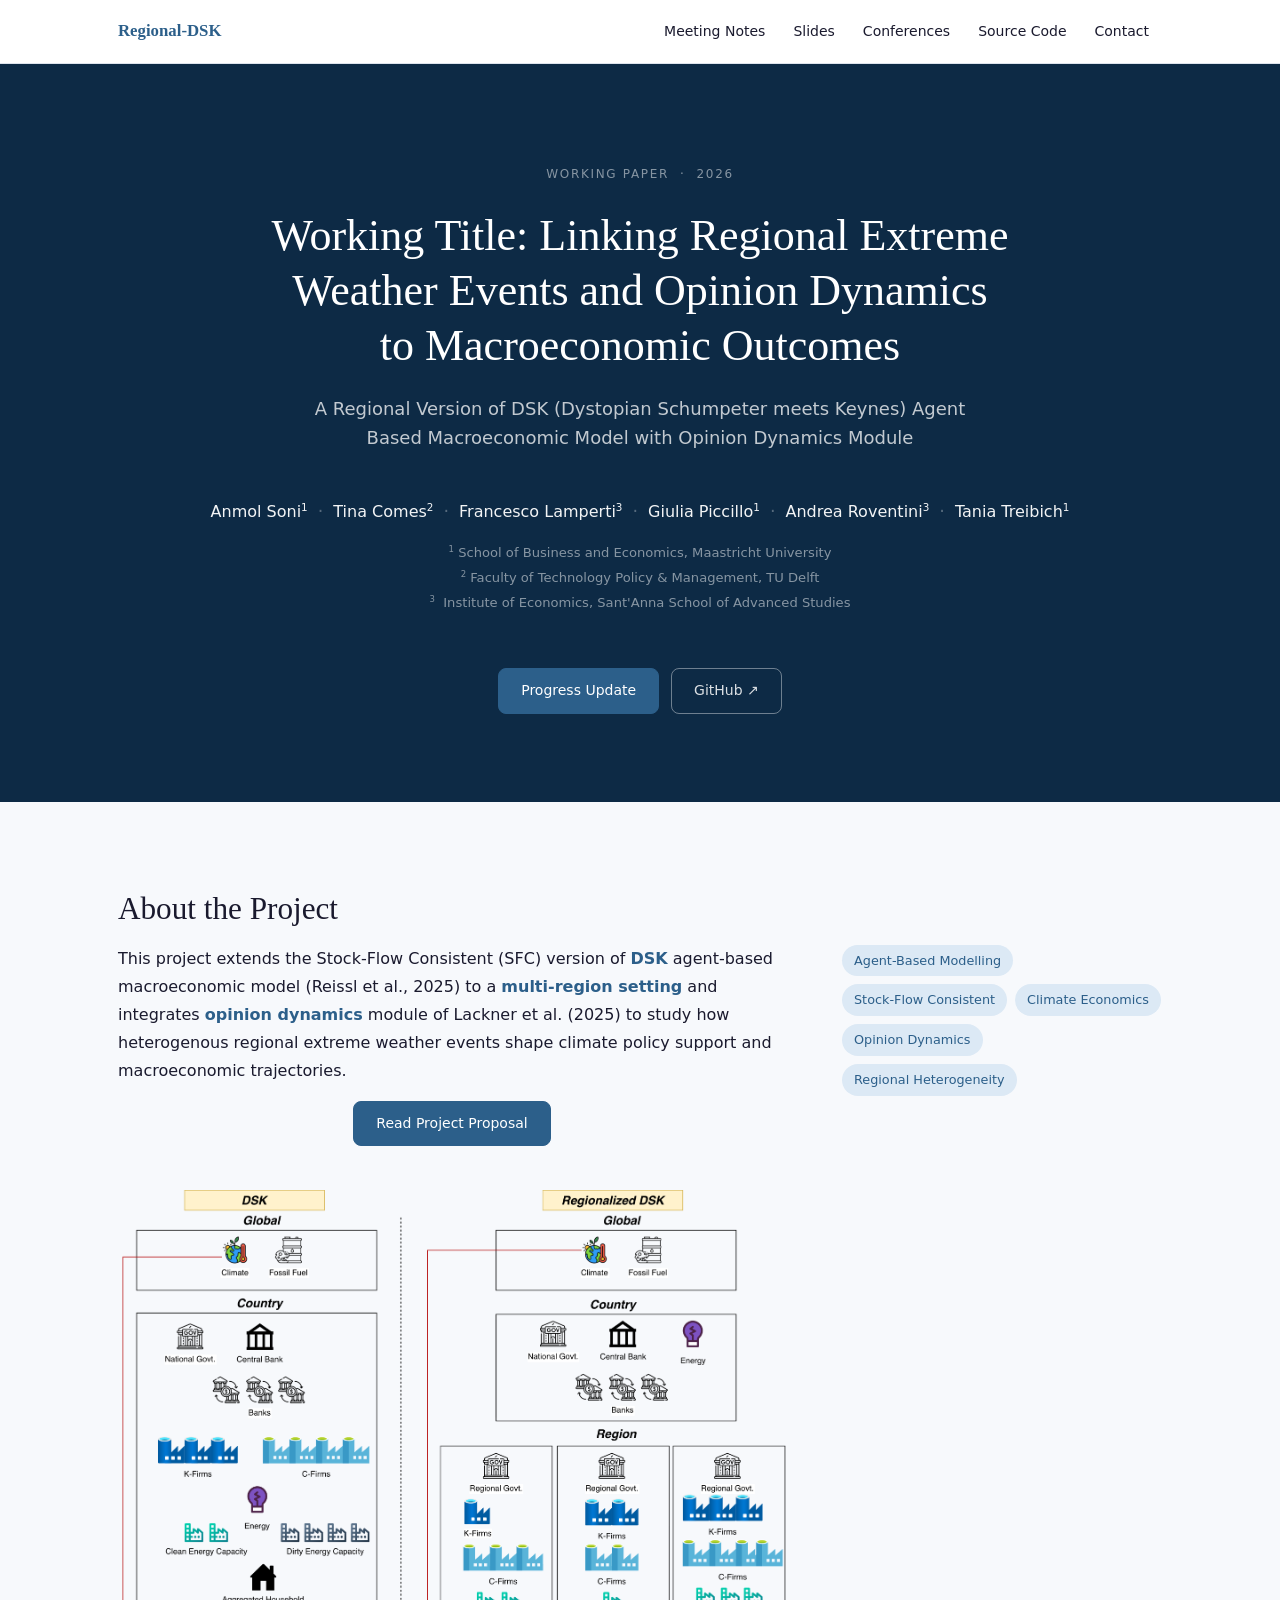
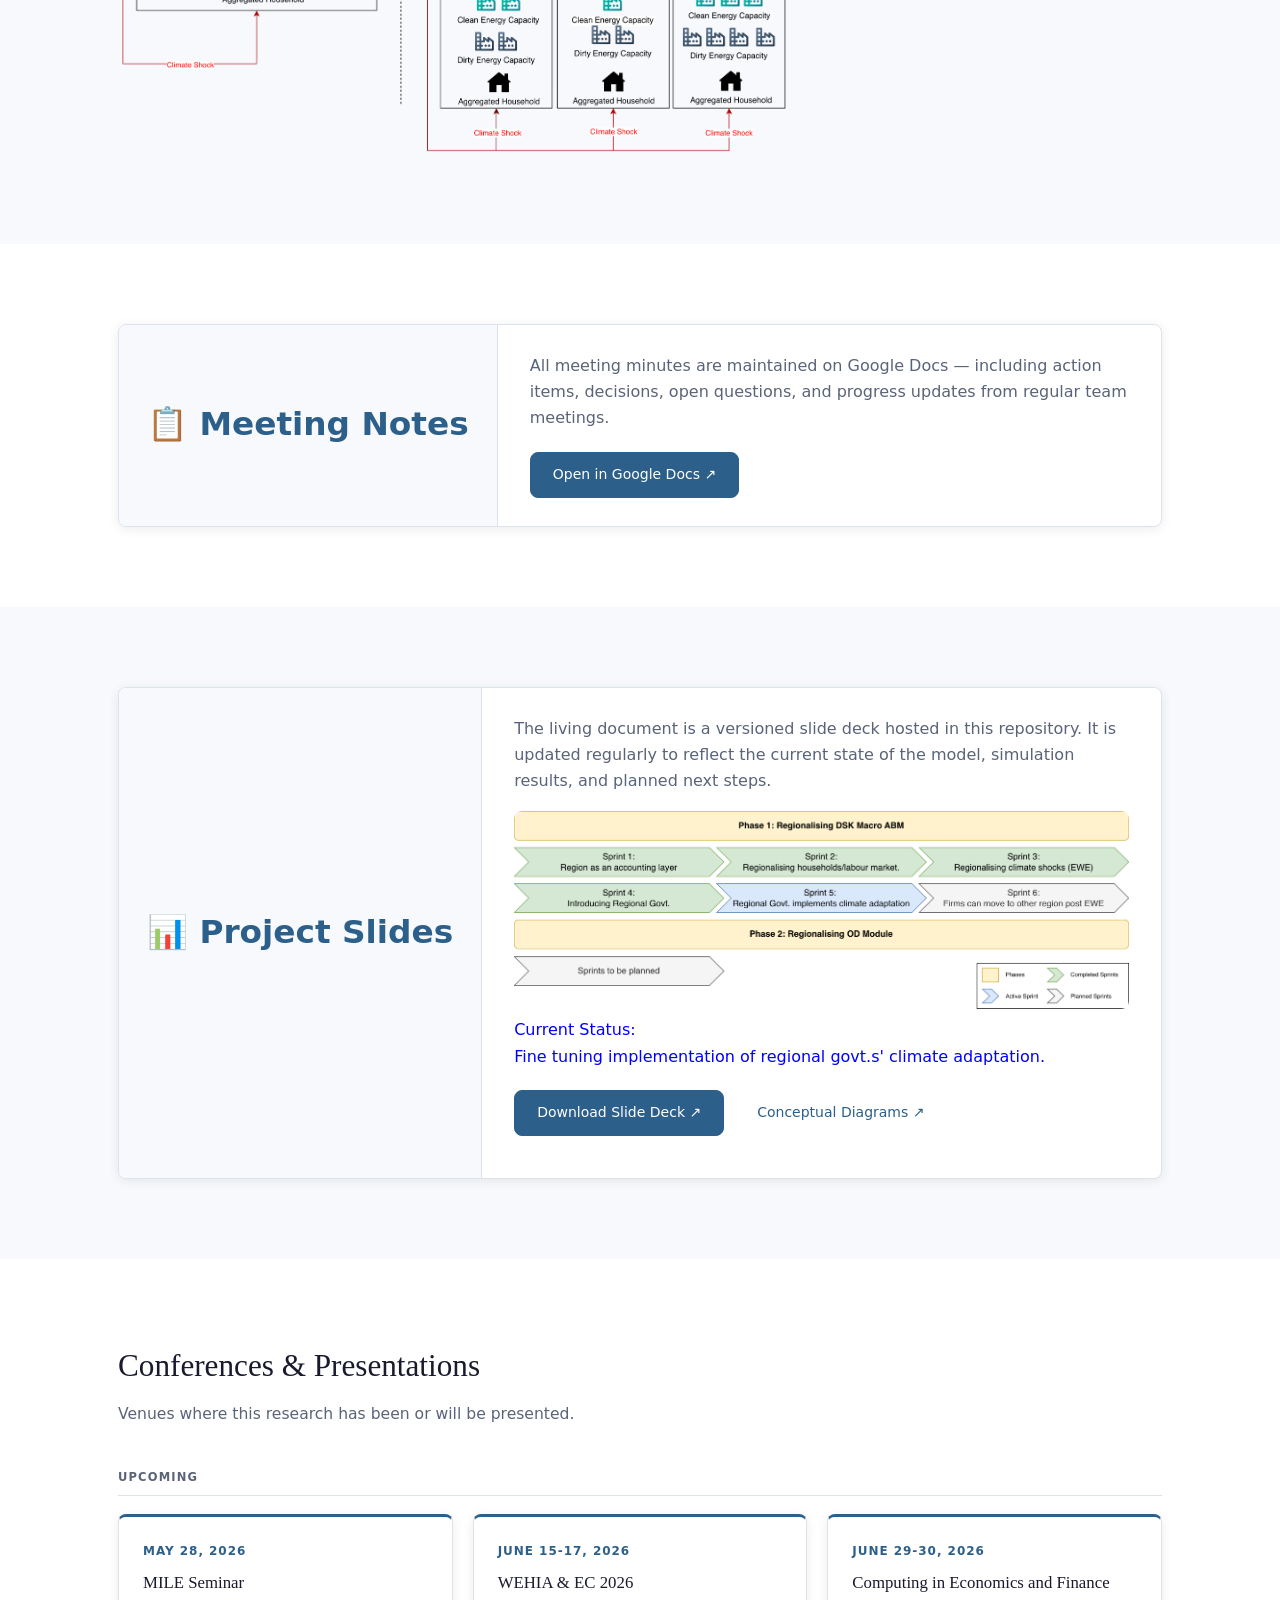
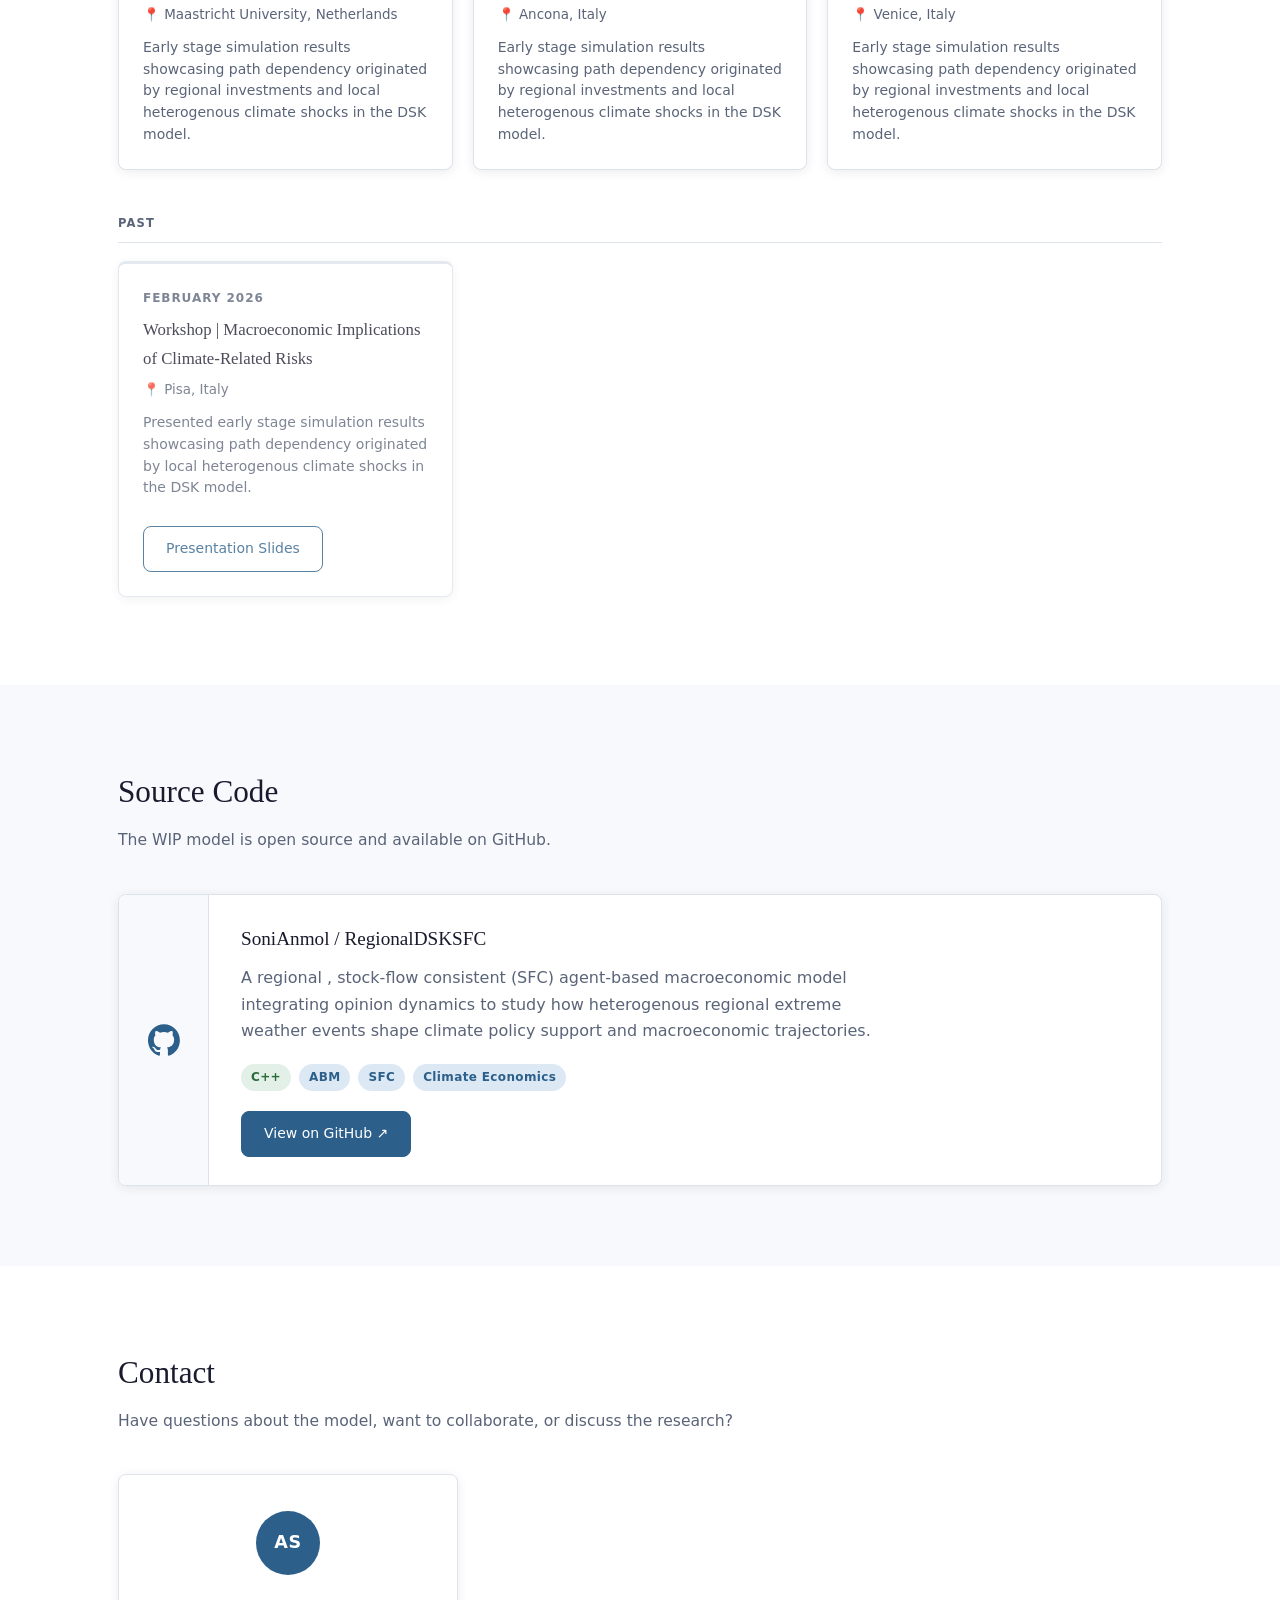
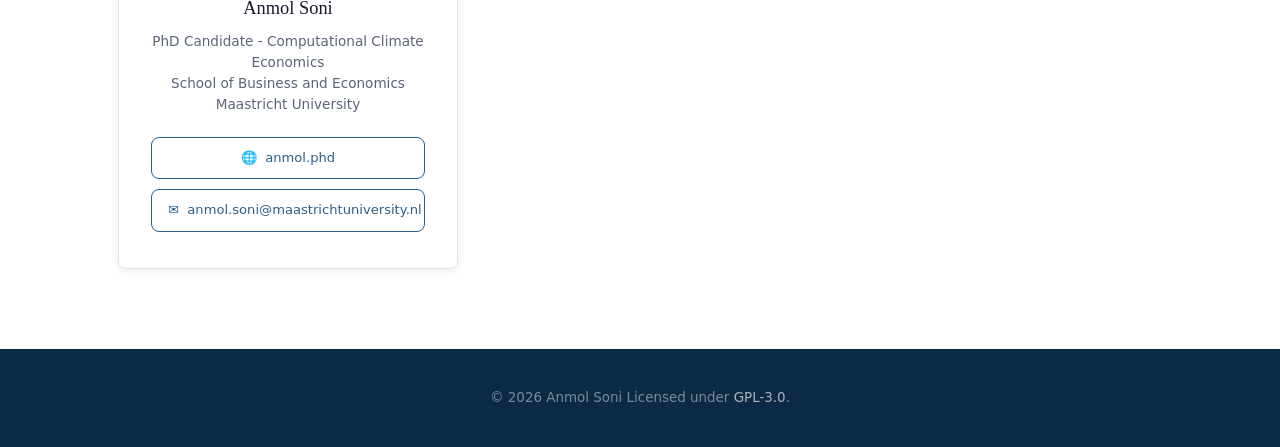
==== index.html @ ba43ee74 "fix: update current status description for clarity" ====
<!DOCTYPE html>
<html lang="en">

<head>
    <meta charset="UTF-8">
    <meta name="viewport" content="width=device-width, initial-scale=1.0">
    <meta name="description"
        content="Regional-DSK – Linking Regional Extreme Weather Events and Opinion Dynamics to Macroeconomic Outcomes in a DSK+OD ABM. A research project by Anmol Soni, Tina Comes, Giulia Piccillo, and Tania Treibich.">
    <meta name="author" content="Anmol Soni">
    <meta property="og:title" content="Why Climate Disasters Don't Guarantee Climate Action?">
    <meta property="og:description" content=" in Regional DSK">
    <meta property="og:type" content="website">
    <title>Regional-DSK | Linking Regional Extreme Weather Events and Opinion Dynamics to Macroeconomic Outcomes
    </title>
    <link rel="stylesheet" href="style.css">
</head>

<body>

    <!-- =========================================================
     NAVIGATION
     ========================================================= -->
    <nav id="navbar" role="navigation" aria-label="Main navigation">
        <div class="nav-inner">
            <a class="nav-brand" href="#home">Regional-DSK</a>
            <ul class="nav-links" id="nav-menu">
                <li><a href="#meeting-notes">Meeting Notes</a></li>
                <li><a href="#slides">Slides</a></li>
                <li><a href="#conferences">Conferences</a></li>
                <li><a href="#github">Source Code</a></li>
                <li><a href="#contact">Contact</a></li>
            </ul>
            <button class="nav-toggle" id="nav-toggle" aria-label="Toggle navigation" aria-expanded="false"
                aria-controls="nav-menu">
                <span></span>
                <span></span>
                <span></span>
            </button>
        </div>
    </nav>

    <!-- =========================================================
     HERO
     ========================================================= -->
    <section id="home" class="hero">
        <div class="container">
            <p class="hero-kicker">Working Paper &nbsp;·&nbsp; 2026</p>
            <h1>Working Title: Linking Regional Extreme Weather Events and Opinion&nbsp;Dynamics<br>
                to Macroeconomic Outcomes</h1>
            <p class="hero-subtitle">
                A Regional Version of DSK (Dystopian Schumpeter meets Keynes) Agent Based Macroeconomic Model with
                Opinion Dynamics Module
            </p>

            <div class="authors">
                <div class="author-list">
                    <span class="author">Anmol Soni<sup>1</sup></span>
                    <span class="author-sep">·</span>
                    <span class="author">Tina Comes<sup>2</sup></span>
                    <span class="author-sep">·</span>
                    <span class="author">Francesco Lamperti<sup>3</sup></span>
                    <span class="author-sep">·</span>
                    <span class="author">Giulia Piccillo<sup>1</sup></span>
                    <span class="author-sep">·</span>
                    <span class="author">Andrea Roventini<sup>3</sup></span>
                    <span class="author-sep">·</span>
                    <span class="author">Tania Treibich<sup>1</sup></span>
                </div>
                <div class="affiliations">
                    <p><sup>1</sup>&nbsp;School of Business and Economics, Maastricht University</p>
                    <p><sup>2</sup>&nbsp;Faculty of Technology Policy &amp; Management, TU&nbsp;Delft</p>
                    <p><sup>3</sup>&nbsp; Institute of Economics, Sant'Anna School of Advanced Studies</p>
                </div>
            </div>

            <div class="hero-actions">
                <a href="#slides" class="btn btn-primary">Progress Update</a>
                <a href="https://github.com/SoniAnmol/RegionalDSKSFC" target="_blank" rel="noopener noreferrer"
                    class="btn btn-outline">GitHub ↗</a>
            </div>
        </div>
    </section>

    <!-- =========================================================
     ABOUT
     ========================================================= -->
    <section id="about" class="section section-alt">
        <div class="container">
            <h2 class="section-title">About the Project</h2>
            <div class="about-grid">
                <div class="about-text">
                    <p>
                        This project extends the Stock-Flow Consistent (SFC) version of <strong>DSK</strong>
                        agent-based macroeconomic model (Reissl et al., 2025) to a <strong>multi-region
                            setting</strong> and integrates <strong>opinion
                            dynamics</strong> module of Lackner et al. (2025) to study how heterogenous regional
                        extreme weather events shape climate policy support and macroeconomic trajectories.
                    </p>

                    <div class="hero-actions">
                        <a href="https://drive.google.com/file/d/1RqN86SD8efgOMiW4TIDOabBgoQpgOhv9/view?usp=drive_link"
                            class="btn btn-primary">Read Project Proposal</a>
                    </div>

                    <br>
                    <img src="assets/ABM_Model-story.png" alt="ABM Model Sprint Planning"
                        style="max-width:100%; margin-top:1rem; border-radius:8px;">
                    <br>
                </div>
                <div class="about-pills">
                    <div class="pill-group">
                        <span class="pill">Agent-Based Modelling</span>
                        <span class="pill">Stock-Flow Consistent</span>
                        <span class="pill">Climate Economics</span>
                        <span class="pill">Opinion Dynamics</span>
                        <span class="pill">Regional Heterogeneity</span>

                    </div>
                </div>
            </div>
        </div>
    </section>

    <!-- =========================================================
     MEETING NOTES
     ========================================================= -->
    <section id="meeting-notes" class="section">
        <div class="container">
            <div class="card card-horizontal">
                <div class="card-icon" aria-hidden="true">
                    <h3>📋 Meeting Notes</h3>
                </div>
                <div class="card-body">
                    <p>
                        All meeting minutes are maintained on Google Docs —
                        including action items, decisions, open questions, and progress updates
                        from regular team meetings.
                    </p>
                    <a href="https://docs.google.com/document/d/1sbAMa3AyNFTqu-j3dPQJ_2OuoWlmHG0OYNzGa9poU5Y/edit?usp=sharing"
                        target="_blank" rel="noopener noreferrer" class="btn btn-primary" id="meeting-notes-link">
                        Open in Google Docs ↗
                    </a>
                </div>
            </div>
        </div>
    </section>

    <!-- =========================================================
     SLIDES / LIVING DOCUMENT
     ========================================================= -->
    <section id="slides" class="section section-alt">
        <div class="container">
            <div class="card card-horizontal">
                <div class="card-icon" aria-hidden="true">
                    <h3>📊 Project Slides</h3>
                </div>
                <div class="card-body">
                    <p>
                        The living document is a versioned slide deck hosted in this repository.
                        It is updated regularly to reflect the current state of the model, simulation results, and
                        planned next steps.

                        <br>
                        <img src="assets/ABM_Model-sprintpalnning.png" alt="ABM Model Sprint Planning"
                            style="max-width:100%; margin-top:1rem; border-radius:8px;">
                        <br>
                        <span style="color:blue;">
                            Current Status:
                            <br> Fine tuning implementation of regional govt.s' climate adaptation.</span>
                    </p>
                    <div class=" btn-group">

                        <a href="assets/Paper2_Slides.pdf" download="assets/Paper2_Slides.pdf" target="_blank"
                            rel="noopener noreferrer" class="btn btn-primary">
                            Download Slide Deck ↗
                        </a>
                        <a href="https://drive.google.com/file/d/1FbRddEWLbb1ZlhB_NMbAu93SxWSBzOkC/view?usp=sharing"
                            target="_blank" rel="noopener noreferrer" class="btn btn-secondary">
                            Conceptual Diagrams ↗
                        </a>

                    </div>
                </div>
            </div>
        </div>
    </section>

    <!-- =========================================================
     CONFERENCES
     ========================================================= -->
    <section id="conferences" class="section">
        <div class="container">
            <h2 class="section-title">Conferences &amp; Presentations</h2>
            <p class="section-desc">Venues where this research has been or will be presented.</p>

            <!-- UPCOMING -->
            <h3 class="subsection-title">Upcoming</h3>
            <div class="conf-grid">

                <article class="conf-card upcoming">
                    <div class="conf-date">May 28, 2026</div>
                    <h4 class="conf-name">MILE Seminar</h4>
                    <p class="conf-location">📍 Maastricht University, Netherlands</p>
                    <p class="conf-desc">Early stage simulation results showcasing path dependency
                        originated by regional investments and local heterogenous climate shocks in the DSK model.</p>
                </article>

                <article class="conf-card upcoming">
                    <div class="conf-date">June 15-17, 2026</div>
                    <h4 class="conf-name">WEHIA & EC 2026</h4>
                    <p class="conf-location">📍 Ancona, Italy</p>
                    <p class="conf-desc">Early stage simulation results showcasing path dependency
                        originated by regional investments and local heterogenous climate shocks in the DSK model.</p>
                </article>

                <article class="conf-card upcoming">
                    <div class="conf-date">June 29-30, 2026</div>
                    <h4 class="conf-name">Computing in Economics and Finance</h4>
                    <p class="conf-location">📍 Venice, Italy</p>
                    <p class="conf-desc">Early stage simulation results showcasing path dependency
                        originated by regional investments and local heterogenous climate shocks in the DSK model.</p>
                </article>

            </div>

            <!-- PAST -->
            <h3 class="subsection-title">Past</h3>
            <div class="conf-grid">

                <article class="conf-card past">
                    <div class="conf-date">February 2026</div>
                    <h4 class="conf-name"> Workshop | Macroeconomic Implications of Climate-Related Risks</h4>
                    <p class="conf-location">📍 Pisa, Italy</p>
                    <p class="conf-desc">Presented early stage simulation results showcasing path dependency originated
                        by local heterogenous climate shocks in the DSK model.</p>
                    <br>
                    <a href="https://drive.google.com/file/d/1hikh9DHX9dF2mE5cY6EIbMZ8FN5aK37a/view?usp=drive_link"
                        download class="btn btn-outline">
                        Presentation Slides
                    </a>
                </article>


            </div>
        </div>
    </section>

    <!-- =========================================================
     GITHUB
     ========================================================= -->
    <section id="github" class="section section-alt">
        <div class="container">
            <h2 class="section-title">Source Code</h2>
            <p class="section-desc">The WIP model is open source and available on GitHub.</p>
            <div class="card card-horizontal">
                <div class="card-icon" aria-hidden="true">
                    <svg width="32" height="32" viewBox="0 0 98 96" xmlns="http://www.w3.org/2000/svg"
                        fill="currentColor" aria-hidden="true">
                        <path fill-rule="evenodd" clip-rule="evenodd"
                            d="M48.854 0C21.839 0 0 22 0 49.217c0 21.756 13.993 40.172 33.405 46.69 2.427.49 3.316-1.059 3.316-2.362 0-1.141-.08-5.052-.08-9.127-13.59 2.934-16.42-5.867-16.42-5.867-2.184-5.704-5.42-7.17-5.42-7.17-4.448-3.015.324-3.015.324-3.015 4.934.326 7.523 5.052 7.523 5.052 4.367 7.496 11.404 5.378 14.235 4.074.404-3.178 1.699-5.378 3.074-6.6-10.839-1.141-22.243-5.378-22.243-24.283 0-5.378 1.94-9.778 5.014-13.2-.485-1.222-2.184-6.275.486-13.038 0 0 4.125-1.304 13.426 5.052a46.97 46.97 0 0 1 12.214-1.63c4.125 0 8.33.571 12.213 1.63 9.302-6.356 13.427-5.052 13.427-5.052 2.67 6.763.97 11.816.485 13.038 3.155 3.422 5.015 7.822 5.015 13.2 0 18.905-11.404 23.06-22.324 24.283 1.78 1.548 3.316 4.481 3.316 9.126 0 6.6-.08 11.897-.08 13.526 0 1.304.89 2.853 3.316 2.364 19.412-6.52 33.405-24.935 33.405-46.691C97.707 22 75.788 0 48.854 0z" />
                    </svg>
                </div>
                <div class="card-body">
                    <h3>SoniAnmol&nbsp;/&nbsp;RegionalDSKSFC</h3>
                    <p>
                        A regional , stock-flow consistent (SFC) agent-based macroeconomic model
                        integrating opinion dynamics
                        to study how heterogenous regional extreme weather events shape climate policy support and
                        macroeconomic
                        trajectories.
                    </p>
                    <div class="repo-meta">
                        <span class="badge badge-lang">C++</span>
                        <span class="badge">ABM</span>
                        <span class="badge">SFC</span>
                        <span class="badge">Climate&nbsp;Economics</span>
                    </div>
                    <a href="https://github.com/SoniAnmol/RegionalDSKSFC" target="_blank" rel="noopener noreferrer"
                        class="btn btn-primary">
                        View on GitHub ↗
                    </a>
                </div>
            </div>
        </div>
    </section>

    <!-- =========================================================
     CONTACT
     ========================================================= -->
    <section id="contact" class="section">
        <div class="container">
            <h2 class="section-title">Contact</h2>
            <p class="section-desc">Have questions about the model, want to collaborate, or discuss the research?</p>
            <div class="contact-grid">

                <div class="contact-card">
                    <div class="contact-avatar">AS</div>
                    <h3>Anmol Soni</h3>
                    <p class="contact-affil">
                        PhD Candidate - Computational Climate Economics <br>
                        School of Business and Economics<br>
                        Maastricht University
                    </p>
                    <a href="https://anmol.phd" target="_blank" rel="noopener noreferrer"
                        class="btn btn-outline contact-btn">
                        🌐&nbsp; anmol.phd
                    </a>
                    <a href="mailto:anmol.soni@maastrichtuniversity.nl" class="btn btn-outline contact-btn">
                        ✉&nbsp; anmol.soni@maastrichtuniversity.nl
                    </a>
                </div>

            </div>
        </div>
    </section>

    <!-- =========================================================
     FOOTER
     ========================================================= -->
    <footer>
        <div class="container">
            <p>
                &copy; 2026 Anmol Soni
                Licensed under
                <a href="https://github.com/SoniAnmol/RegionalDSKSFC/blob/main/LICENSE.txt" target="_blank"
                    rel="noopener noreferrer">GPL-3.0</a>.
            </p>
        </div>
    </footer>

    <script src="script.js"></script>
</body>

</html>
---- style.css ----
/* ============================================================
   RegionalDSKSFC — Project Website
   Clean academic style
   ============================================================ */

/* Variables ------------------------------------------------- */
:root {
    --color-bg: #ffffff;
    --color-bg-alt: #f7f9fc;
    --color-text: #1a1a2e;
    --color-text-muted: #5a6478;
    --color-accent: #2c5f8a;
    --color-accent-dk: #1e4169;
    --color-accent-lt: #dce9f5;
    --color-border: #dde3ec;
    --color-hero-bg: #0d2a45;

    --font-serif: Georgia, 'Times New Roman', serif;
    --font-sans: system-ui, -apple-system, 'Segoe UI', Helvetica, Arial, sans-serif;

    --max-width: 1100px;
    --nav-height: 64px;
    --radius: 8px;
    --shadow: 0 2px 12px rgba(0, 0, 0, 0.08);
    --shadow-hover: 0 6px 22px rgba(0, 0, 0, 0.12);
    --transition: 0.2s ease;
}

/* Reset & Base ---------------------------------------------- */
*,
*::before,
*::after {
    box-sizing: border-box;
    margin: 0;
    padding: 0;
}

html {
    scroll-behavior: smooth;
    font-size: 16px;
}

body {
    font-family: var(--font-sans);
    color: var(--color-text);
    background: var(--color-bg);
    line-height: 1.7;
    -webkit-font-smoothing: antialiased;
}

a {
    color: var(--color-accent);
    text-decoration: none;
}

a:hover {
    text-decoration: underline;
}

sup {
    font-size: 0.65em;
    vertical-align: super;
    line-height: 0;
}

code {
    font-family: 'SFMono-Regular', Consolas, 'Liberation Mono', Menlo, monospace;
    font-size: 0.85em;
    background: var(--color-accent-lt);
    color: var(--color-accent);
    padding: 1px 5px;
    border-radius: 4px;
}

/* Container ------------------------------------------------- */
.container {
    max-width: var(--max-width);
    margin: 0 auto;
    padding: 0 28px;
}

/* ============================================================
   NAVIGATION
   ============================================================ */
#navbar {
    position: sticky;
    top: 0;
    z-index: 1000;
    background: rgba(255, 255, 255, 0.96);
    backdrop-filter: blur(10px);
    -webkit-backdrop-filter: blur(10px);
    border-bottom: 1px solid var(--color-border);
    height: var(--nav-height);
}

.nav-inner {
    max-width: var(--max-width);
    margin: 0 auto;
    padding: 0 28px;
    height: 100%;
    display: flex;
    align-items: center;
    gap: 24px;
}

.nav-brand {
    font-family: var(--font-serif);
    font-size: 1.05rem;
    font-weight: bold;
    color: var(--color-accent);
    white-space: nowrap;
    text-decoration: none;
    flex-shrink: 0;
}

.nav-brand:hover {
    text-decoration: none;
    color: var(--color-accent-dk);
}

.nav-links {
    list-style: none;
    display: flex;
    gap: 2px;
    margin-left: auto;
}

.nav-links a {
    display: block;
    padding: 6px 13px;
    border-radius: var(--radius);
    font-size: 0.875rem;
    color: var(--color-text);
    transition: background var(--transition), color var(--transition);
    text-decoration: none;
    white-space: nowrap;
}

.nav-links a:hover,
.nav-links a.active {
    background: var(--color-accent-lt);
    color: var(--color-accent);
    text-decoration: none;
}

.nav-toggle {
    display: none;
    flex-direction: column;
    gap: 5px;
    background: none;
    border: none;
    cursor: pointer;
    padding: 6px;
    margin-left: auto;
    border-radius: 4px;
}

.nav-toggle:hover {
    background: var(--color-bg-alt);
}

.nav-toggle span {
    display: block;
    width: 22px;
    height: 2px;
    background: var(--color-text);
    border-radius: 2px;
    transition: transform var(--transition), opacity var(--transition);
}

/* ============================================================
   HERO
   ============================================================ */
.hero {
    background: var(--color-hero-bg);
    color: #ffffff;
    padding: 100px 0 88px;
    text-align: center;
}

.hero-kicker {
    font-size: 0.75rem;
    letter-spacing: 0.14em;
    text-transform: uppercase;
    color: rgba(255, 255, 255, 0.5);
    margin-bottom: 24px;
}

.hero h1 {
    font-family: var(--font-serif);
    font-size: clamp(1.75rem, 4vw, 2.75rem);
    line-height: 1.25;
    font-weight: normal;
    margin-bottom: 22px;
    max-width: 840px;
    margin-left: auto;
    margin-right: auto;
}

.hero-subtitle {
    font-size: clamp(0.95rem, 2vw, 1.125rem);
    color: rgba(255, 255, 255, 0.75);
    line-height: 1.6;
    margin-bottom: 44px;
    max-width: 680px;
    margin-left: auto;
    margin-right: auto;
}

/* Authors */
.authors {
    margin-bottom: 52px;
}

.author-list {
    font-size: 1rem;
    margin-bottom: 14px;
    display: flex;
    flex-wrap: wrap;
    justify-content: center;
    align-items: baseline;
    gap: 6px 10px;
}

.author {
    color: rgba(255, 255, 255, 0.95);
}

.author-sep {
    color: rgba(255, 255, 255, 0.3);
    font-size: 1.1rem;
}

.affiliations {
    font-size: 0.82rem;
    color: rgba(255, 255, 255, 0.5);
    line-height: 1.9;
}

/* Hero CTA */
.hero-actions {
    display: flex;
    gap: 12px;
    justify-content: center;
    flex-wrap: wrap;
}

/* ============================================================
   BUTTONS
   ============================================================ */
.btn {
    display: inline-flex;
    align-items: center;
    gap: 6px;
    padding: 10px 22px;
    border-radius: var(--radius);
    font-size: 0.875rem;
    font-weight: 500;
    cursor: pointer;
    transition:
        background var(--transition),
        color var(--transition),
        border-color var(--transition),
        box-shadow var(--transition);
    text-decoration: none !important;
    border: 1.5px solid transparent;
    white-space: nowrap;
}

.btn-primary {
    background: var(--color-accent);
    color: #fff;
    border-color: var(--color-accent);
}

.btn-primary:hover {
    background: var(--color-accent-dk);
    border-color: var(--color-accent-dk);
    box-shadow: 0 4px 14px rgba(44, 95, 138, 0.3);
}

.btn-outline {
    background: transparent;
    color: var(--color-accent);
    border-color: var(--color-accent);
}

.btn-outline:hover {
    background: var(--color-accent-lt);
}

/* Outlined buttons in the dark hero */
.hero .btn-outline {
    color: rgba(255, 255, 255, 0.85);
    border-color: rgba(255, 255, 255, 0.4);
}

.hero .btn-outline:hover {
    background: rgba(255, 255, 255, 0.1);
    border-color: rgba(255, 255, 255, 0.7);
    color: #fff;
}

.btn-group {
    display: flex;
    gap: 10px;
    flex-wrap: wrap;
    margin-bottom: 14px;
}

/* ============================================================
   SECTIONS
   ============================================================ */
.section {
    padding: 80px 0;
}

.section-alt {
    background: var(--color-bg-alt);
}

.section-title {
    font-family: var(--font-serif);
    font-size: clamp(1.45rem, 3vw, 1.95rem);
    font-weight: normal;
    margin-bottom: 10px;
    color: var(--color-text);
}

.section-desc {
    color: var(--color-text-muted);
    font-size: 0.975rem;
    margin-bottom: 40px;
    max-width: 620px;
    line-height: 1.65;
}

.subsection-title {
    font-family: var(--font-sans);
    font-size: 0.72rem;
    font-weight: 700;
    text-transform: uppercase;
    letter-spacing: 0.1em;
    color: var(--color-text-muted);
    margin-bottom: 18px;
    margin-top: 44px;
    padding-bottom: 8px;
    border-bottom: 1px solid var(--color-border);
}

.subsection-title:first-of-type {
    margin-top: 0;
}

/* ============================================================
   ABOUT
   ============================================================ */
.about-grid {
    display: grid;
    grid-template-columns: 1fr 320px;
    gap: 56px;
    align-items: start;
}

.about-text p {
    color: var(--color-text);
    line-height: 1.75;
    margin-bottom: 16px;
}

.about-text p:last-child {
    margin-bottom: 0;
}

.about-text strong {
    color: var(--color-accent);
    font-weight: 600;
}

.pill-group {
    display: flex;
    flex-wrap: wrap;
    gap: 8px;
}

.pill {
    background: var(--color-accent-lt);
    color: var(--color-accent);
    font-size: 0.8rem;
    font-weight: 500;
    padding: 5px 12px;
    border-radius: 100px;
    white-space: nowrap;
}

/* ============================================================
   CARDS
   ============================================================ */
.card {
    background: var(--color-bg);
    border: 1px solid var(--color-border);
    border-radius: var(--radius);
    box-shadow: var(--shadow);
    overflow: hidden;
}

.card-horizontal {
    display: flex;
    align-items: stretch;
    gap: 0;
}

.card-icon {
    font-size: 1.75rem;
    background: var(--color-bg-alt);
    border-right: 1px solid var(--color-border);
    padding: 32px 28px;
    display: flex;
    align-items: center;
    justify-content: center;
    min-width: 90px;
    flex-shrink: 0;
    color: var(--color-accent);
}

.card-body {
    padding: 28px 32px;
    flex: 1;
    min-width: 0;
}

.card-body h3 {
    font-family: var(--font-serif);
    font-size: 1.2rem;
    font-weight: normal;
    margin-bottom: 10px;
    color: var(--color-text);
}

.card-body>p {
    color: var(--color-text-muted);
    margin-bottom: 20px;
    max-width: 640px;
    line-height: 1.65;
}

.card-note {
    font-size: 0.8rem !important;
    color: var(--color-text-muted);
    margin-top: 10px !important;
    margin-bottom: 0 !important;
}

/* ============================================================
   CONFERENCES
   ============================================================ */
.conf-grid {
    display: grid;
    grid-template-columns: repeat(auto-fill, minmax(270px, 1fr));
    gap: 20px;
    margin-bottom: 8px;
}

.conf-card {
    background: var(--color-bg);
    border: 1px solid var(--color-border);
    border-radius: var(--radius);
    padding: 24px;
    box-shadow: var(--shadow);
    transition: transform var(--transition), box-shadow var(--transition);
}

.conf-card:hover {
    transform: translateY(-2px);
    box-shadow: var(--shadow-hover);
}

.conf-card.upcoming {
    border-top: 3px solid var(--color-accent);
}

.conf-card.past {
    border-top: 3px solid var(--color-border);
    opacity: 0.78;
}

.conf-card.past:hover {
    opacity: 1;
}

.conf-date {
    font-size: 0.75rem;
    text-transform: uppercase;
    letter-spacing: 0.08em;
    color: var(--color-accent);
    font-weight: 700;
    margin-bottom: 8px;
}

.conf-card.past .conf-date {
    color: var(--color-text-muted);
}

.conf-name {
    font-family: var(--font-serif);
    font-size: 1.05rem;
    font-weight: normal;
    margin-bottom: 6px;
    color: var(--color-text);
}

.conf-location {
    font-size: 0.84rem;
    color: var(--color-text-muted);
    margin-bottom: 10px;
}

.conf-desc {
    font-size: 0.875rem;
    color: var(--color-text-muted);
    line-height: 1.55;
}

/* ============================================================
   GITHUB / REPO META
   ============================================================ */
.repo-meta {
    display: flex;
    flex-wrap: wrap;
    gap: 8px;
    margin-bottom: 20px;
}

.badge {
    background: var(--color-accent-lt);
    color: var(--color-accent);
    font-size: 0.75rem;
    font-weight: 600;
    padding: 3px 10px;
    border-radius: 100px;
    letter-spacing: 0.03em;
}

.badge-lang {
    background: #e3f0e8;
    color: #2a6b3c;
}

/* ============================================================
   CONTACT
   ============================================================ */
.contact-grid {
    display: flex;
    gap: 24px;
    flex-wrap: wrap;
}

.contact-card {
    background: var(--color-bg);
    border: 1px solid var(--color-border);
    border-radius: var(--radius);
    padding: 36px 32px;
    box-shadow: var(--shadow);
    text-align: center;
    min-width: 240px;
    max-width: 340px;
}

.contact-avatar {
    width: 64px;
    height: 64px;
    border-radius: 50%;
    background: var(--color-accent);
    color: #fff;
    font-size: 1.1rem;
    font-weight: 600;
    letter-spacing: 0.04em;
    display: flex;
    align-items: center;
    justify-content: center;
    margin: 0 auto 18px;
}

.contact-card h3 {
    font-family: var(--font-serif);
    font-size: 1.15rem;
    font-weight: normal;
    margin-bottom: 6px;
}

.contact-affil {
    font-size: 0.85rem;
    color: var(--color-text-muted);
    margin-bottom: 22px;
    line-height: 1.55;
}

.contact-btn {
    font-size: 0.82rem;
    padding: 9px 16px;
    display: block;
    margin-top: 10px;
}

/* ============================================================
   FOOTER
   ============================================================ */
footer {
    background: var(--color-hero-bg);
    color: rgba(255, 255, 255, 0.45);
    padding: 36px 0;
    text-align: center;
    font-size: 0.84rem;
    line-height: 2;
}

footer a {
    color: rgba(255, 255, 255, 0.65);
    text-decoration: none;
}

footer a:hover {
    color: #fff;
    text-decoration: underline;
}

.footer-links {
    margin-top: 2px;
}

/* ============================================================
   RESPONSIVE
   ============================================================ */
@media (max-width: 860px) {
    .about-grid {
        grid-template-columns: 1fr;
        gap: 32px;
    }
}

@media (max-width: 768px) {
    .nav-links {
        display: none;
    }

    .nav-links.is-open {
        display: flex;
        flex-direction: column;
        position: absolute;
        top: var(--nav-height);
        left: 0;
        right: 0;
        background: #fff;
        border-bottom: 1px solid var(--color-border);
        padding: 12px 24px 16px;
        gap: 2px;
        box-shadow: 0 8px 24px rgba(0, 0, 0, 0.08);
    }

    .nav-toggle {
        display: flex;
    }

    .card-horizontal {
        flex-direction: column;
    }

    .card-icon {
        min-width: unset;
        border-right: none;
        border-bottom: 1px solid var(--color-border);
        padding: 18px 24px;
        justify-content: flex-start;
    }

    .hero {
        padding: 64px 0 52px;
    }

    .section {
        padding: 60px 0;
    }

    .contact-card {
        max-width: 100%;
        width: 100%;
    }
}

@media (max-width: 480px) {
    .hero h1 {
        font-size: 1.6rem;
    }

    .author-list {
        gap: 4px 8px;
        font-size: 0.9rem;
    }

    .container {
        padding: 0 18px;
    }

    .card-body {
        padding: 22px 20px;
    }
}

/* ============================================================
   PRINT
   ============================================================ */
@media print {
    #navbar {
        display: none;
    }

    .hero {
        background: #fff;
        color: #000;
        padding: 24px 0;
    }

    .hero-kicker,
    .affiliations {
        color: #555;
    }

    .hero-actions {
        display: none;
    }

    .btn {
        display: none;
    }

    .card {
        box-shadow: none;
        border: 1px solid #ccc;
    }
}
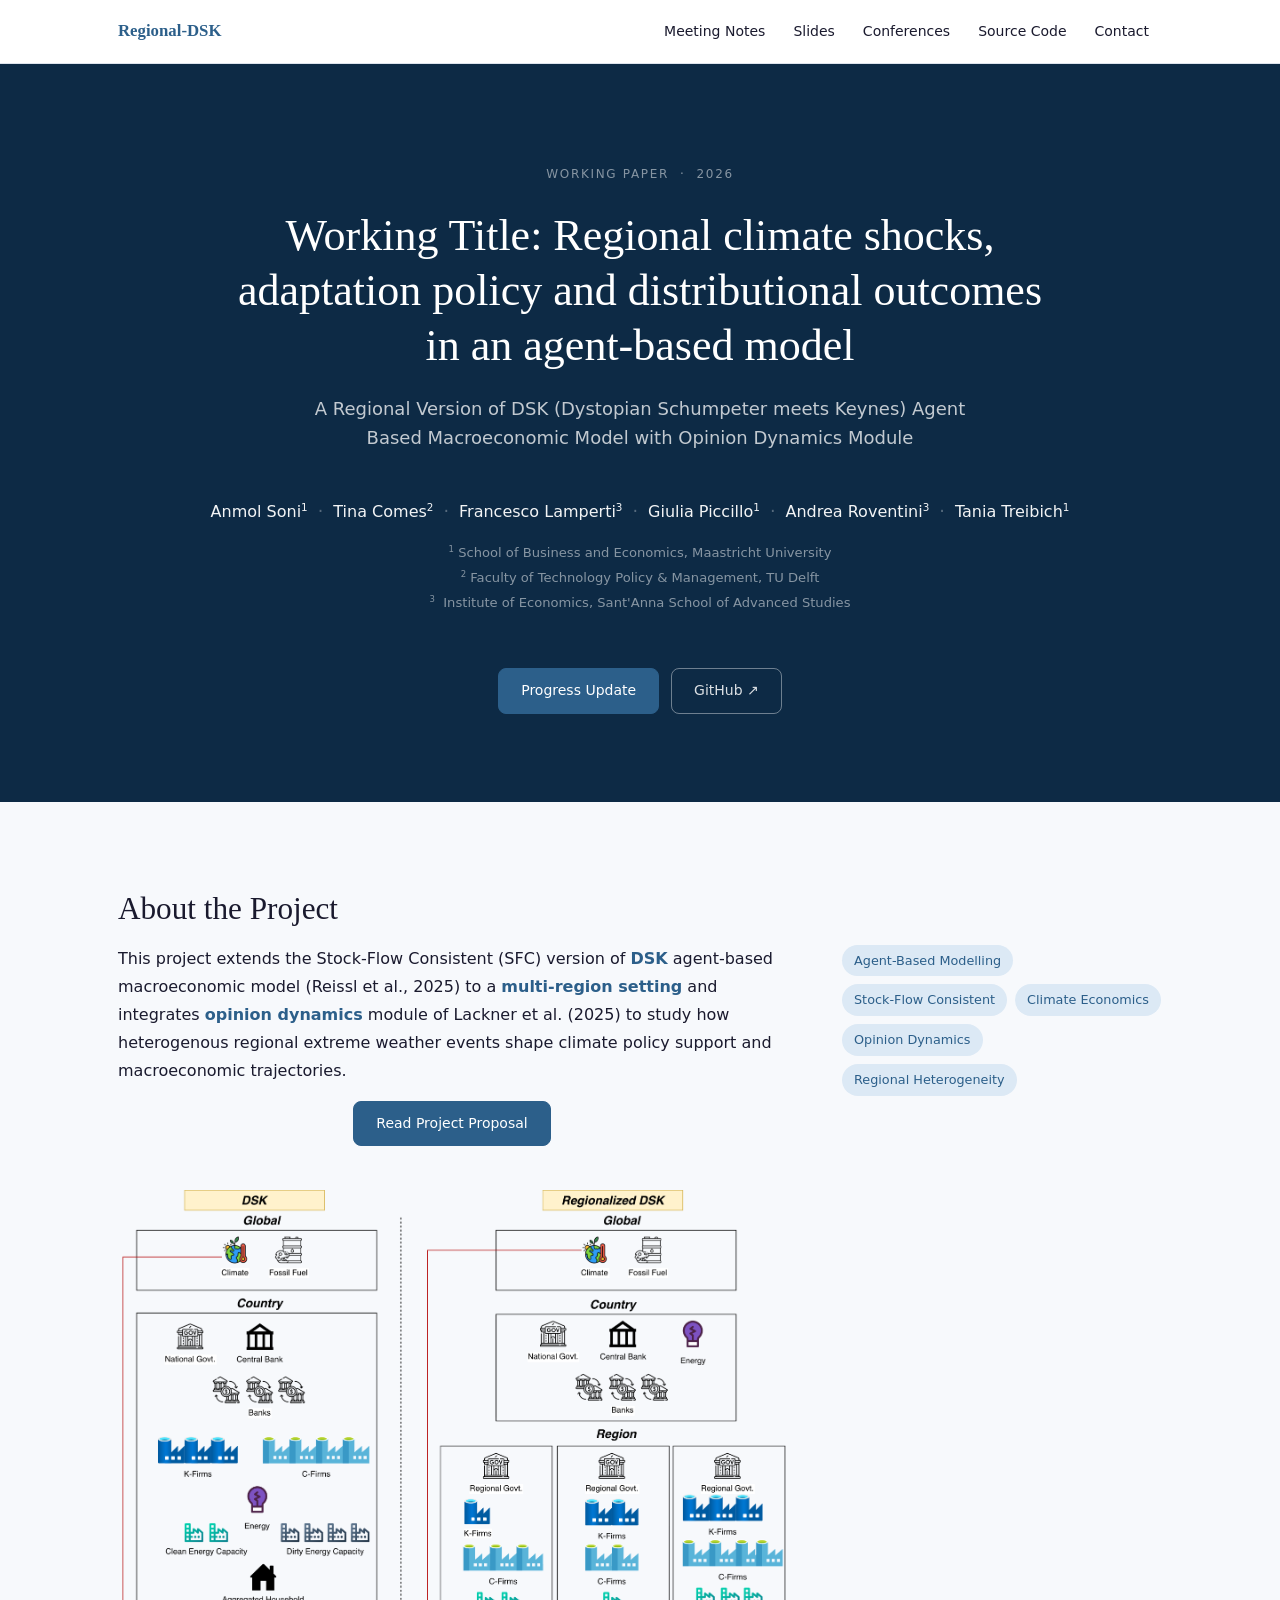
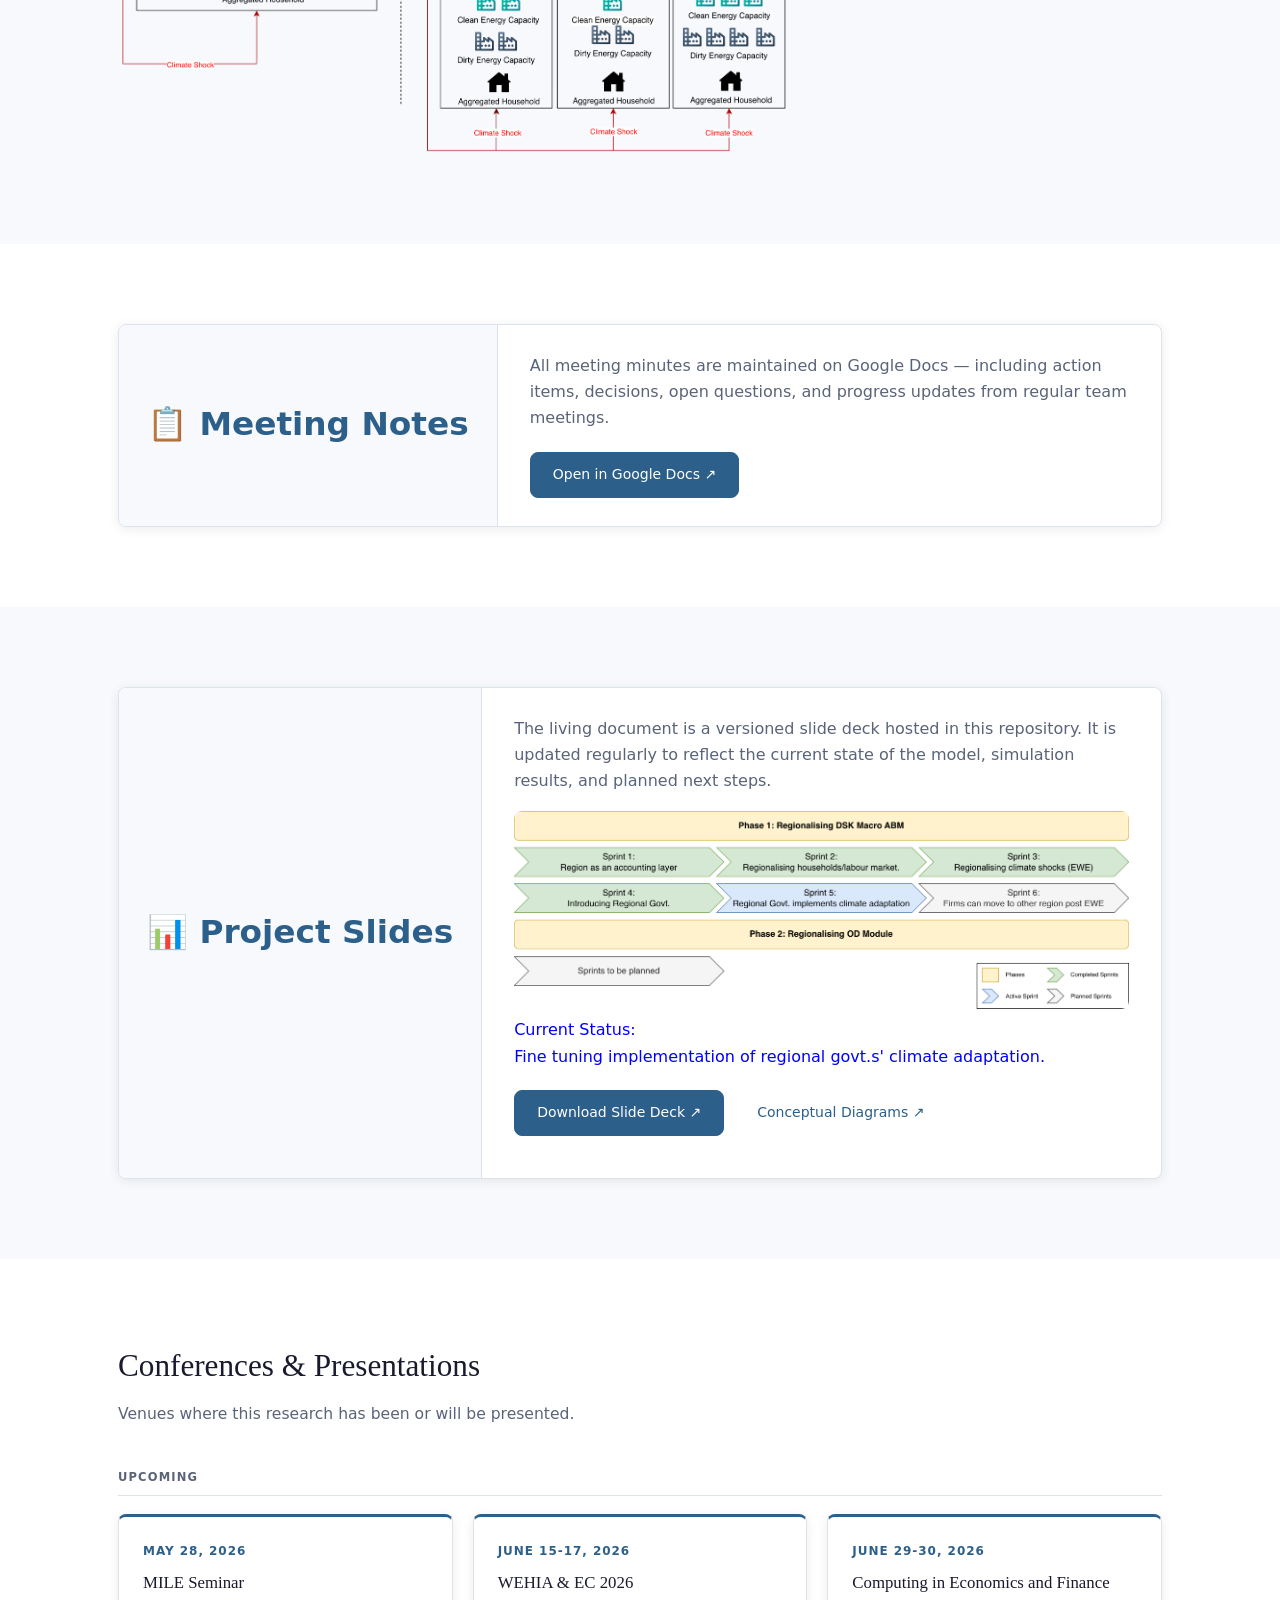
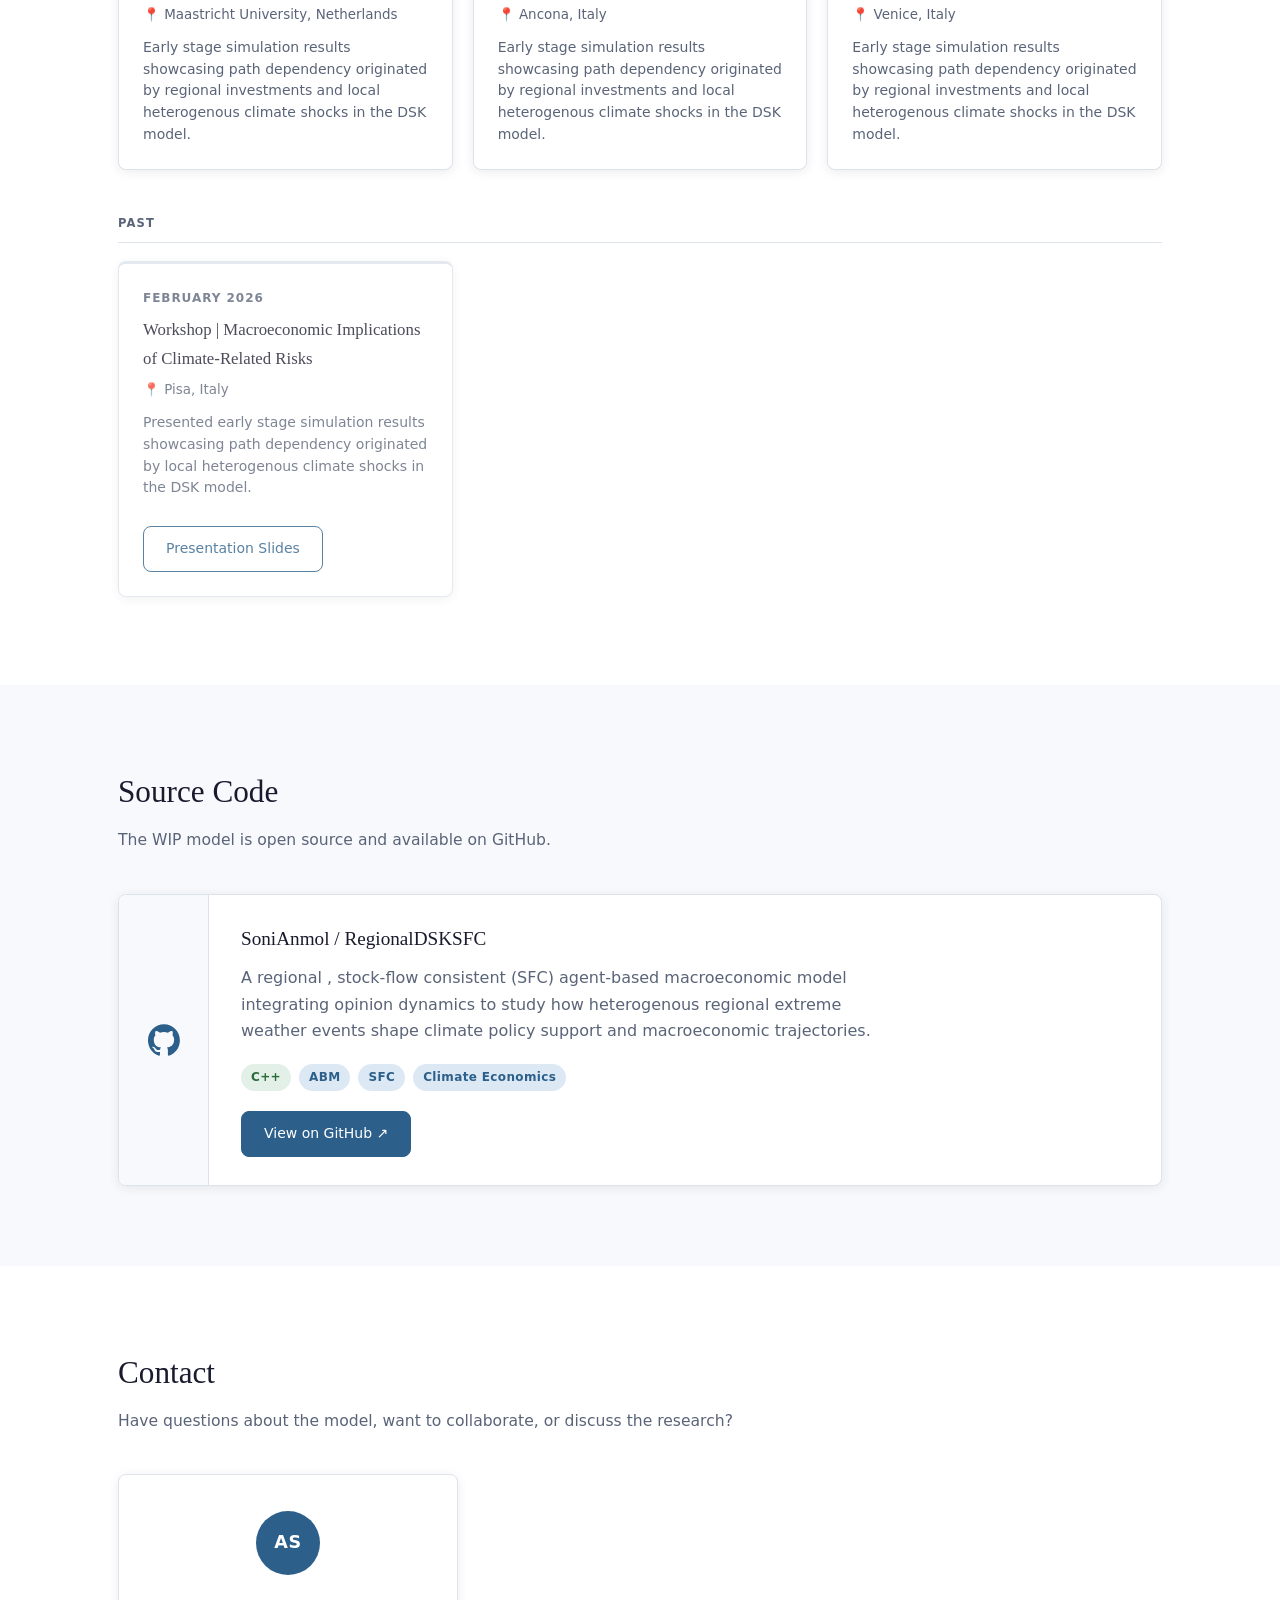
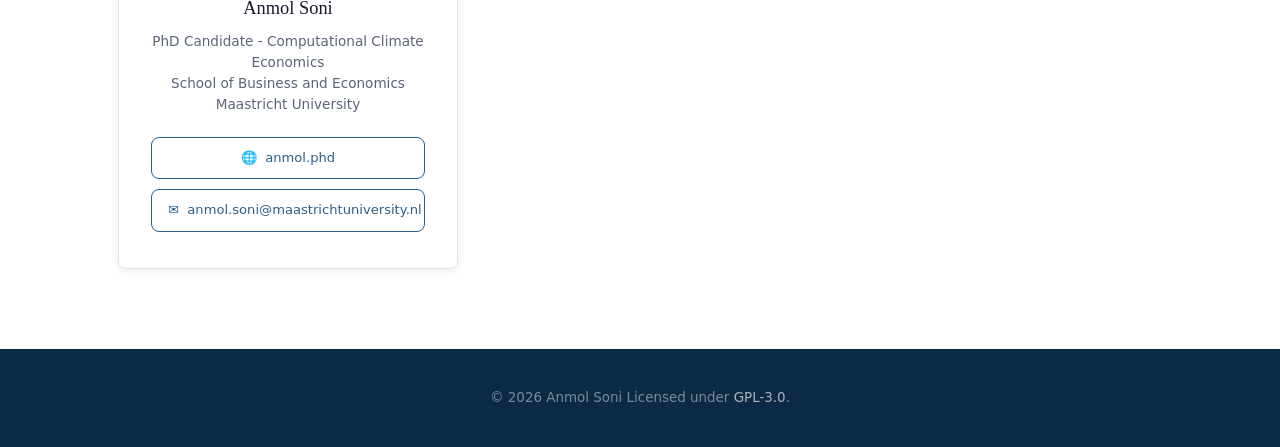
==== commit 6fb0ebfa: "fix: update working title for clarity and relevance in index.html" ====
--- a/index.html
+++ b/index.html
@@ -45,8 +45,9 @@
     <section id="home" class="hero">
         <div class="container">
             <p class="hero-kicker">Working Paper &nbsp;·&nbsp; 2026</p>
-            <h1>Working Title: Linking Regional Extreme Weather Events and Opinion&nbsp;Dynamics<br>
-                to Macroeconomic Outcomes</h1>
+            <h1>Working Title: Regional climate shocks, adaptation policy and distributional outcomes in an agent-based
+                model<br>
+            </h1>
             <p class="hero-subtitle">
                 A Regional Version of DSK (Dystopian Schumpeter meets Keynes) Agent Based Macroeconomic Model with
                 Opinion Dynamics Module
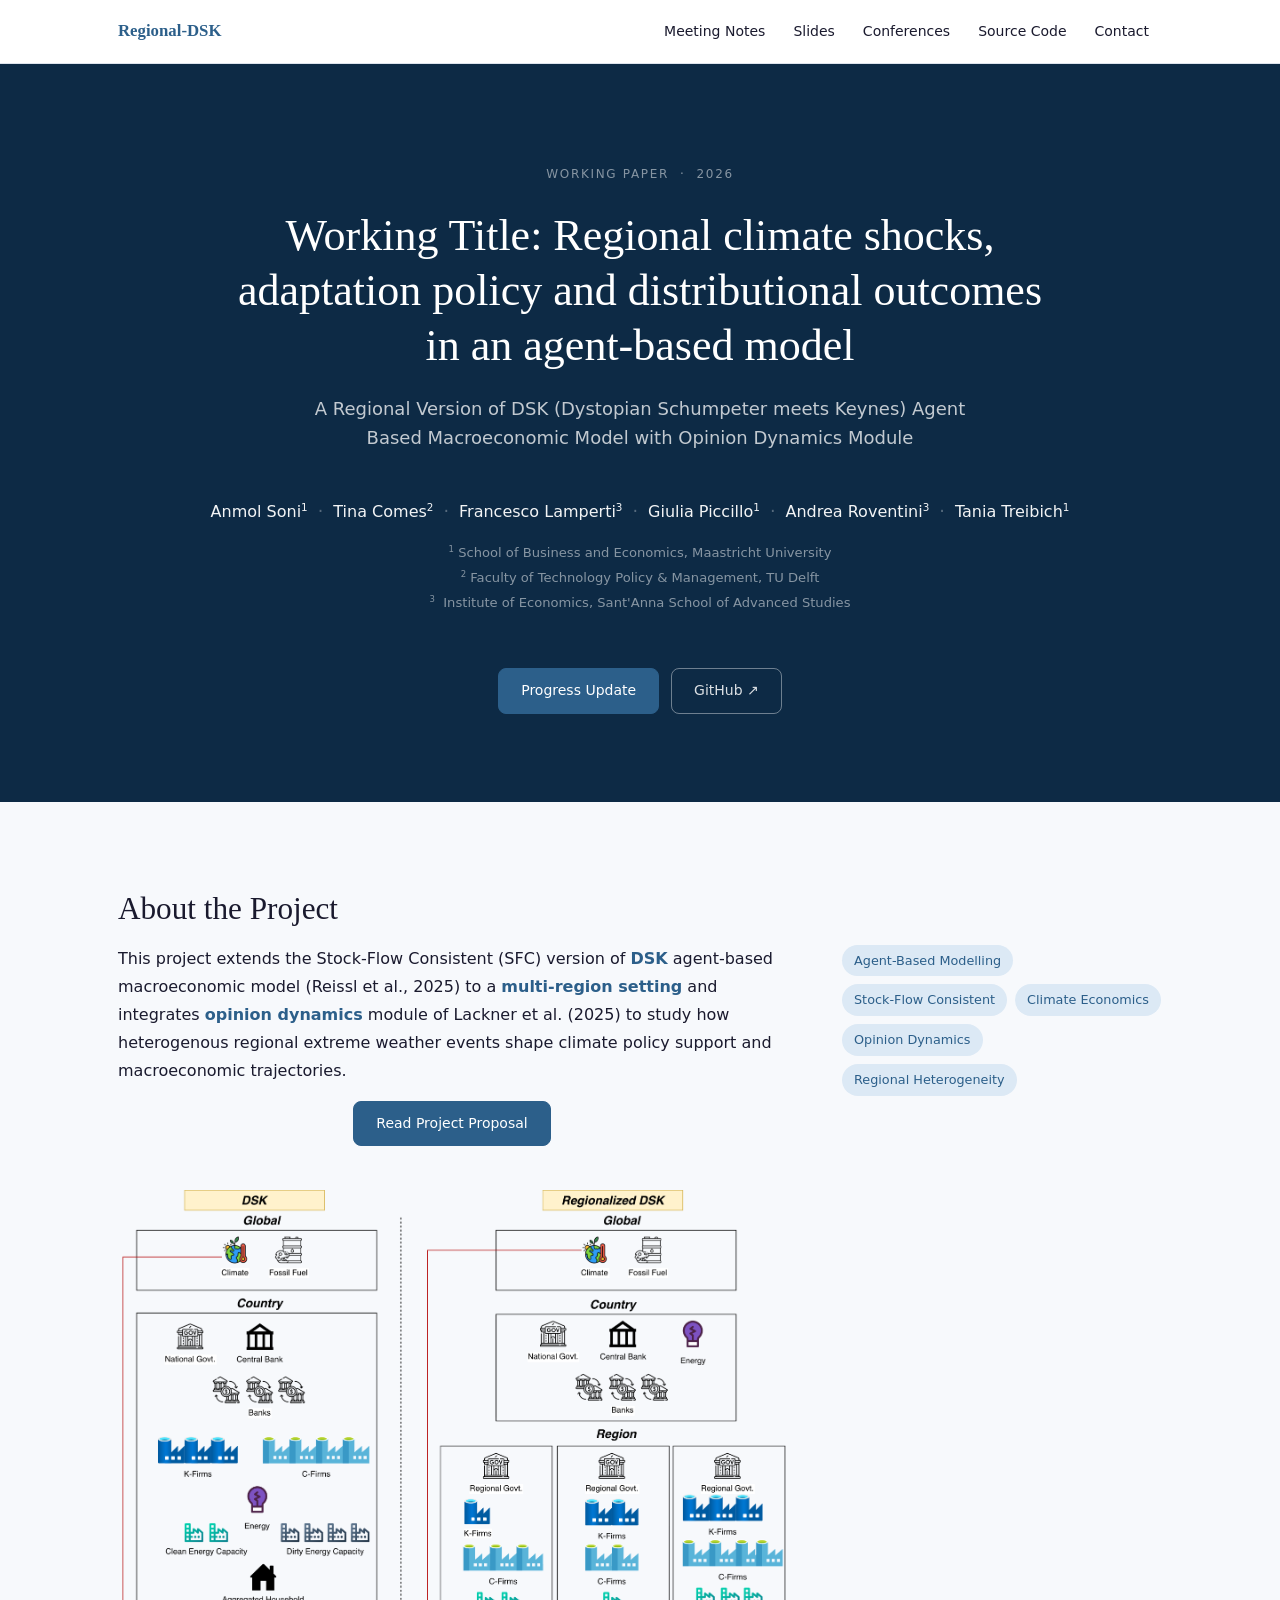
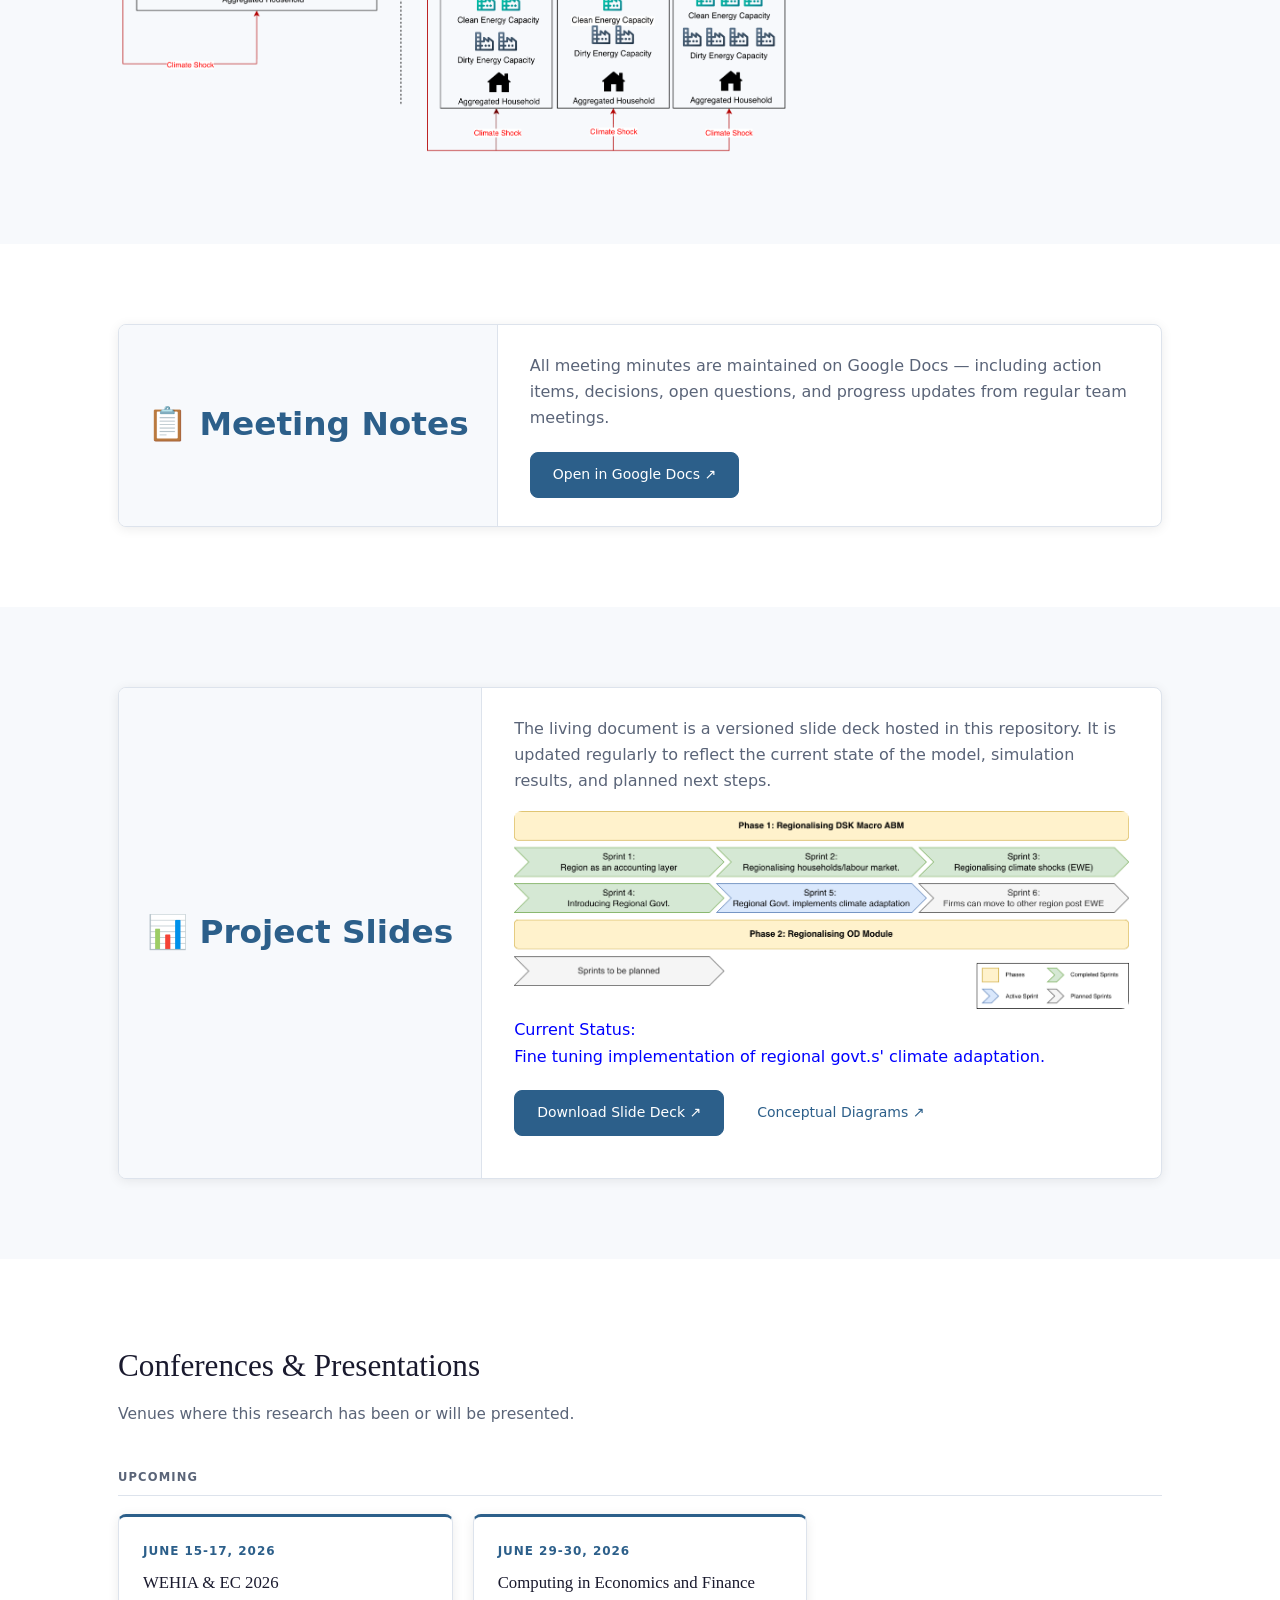
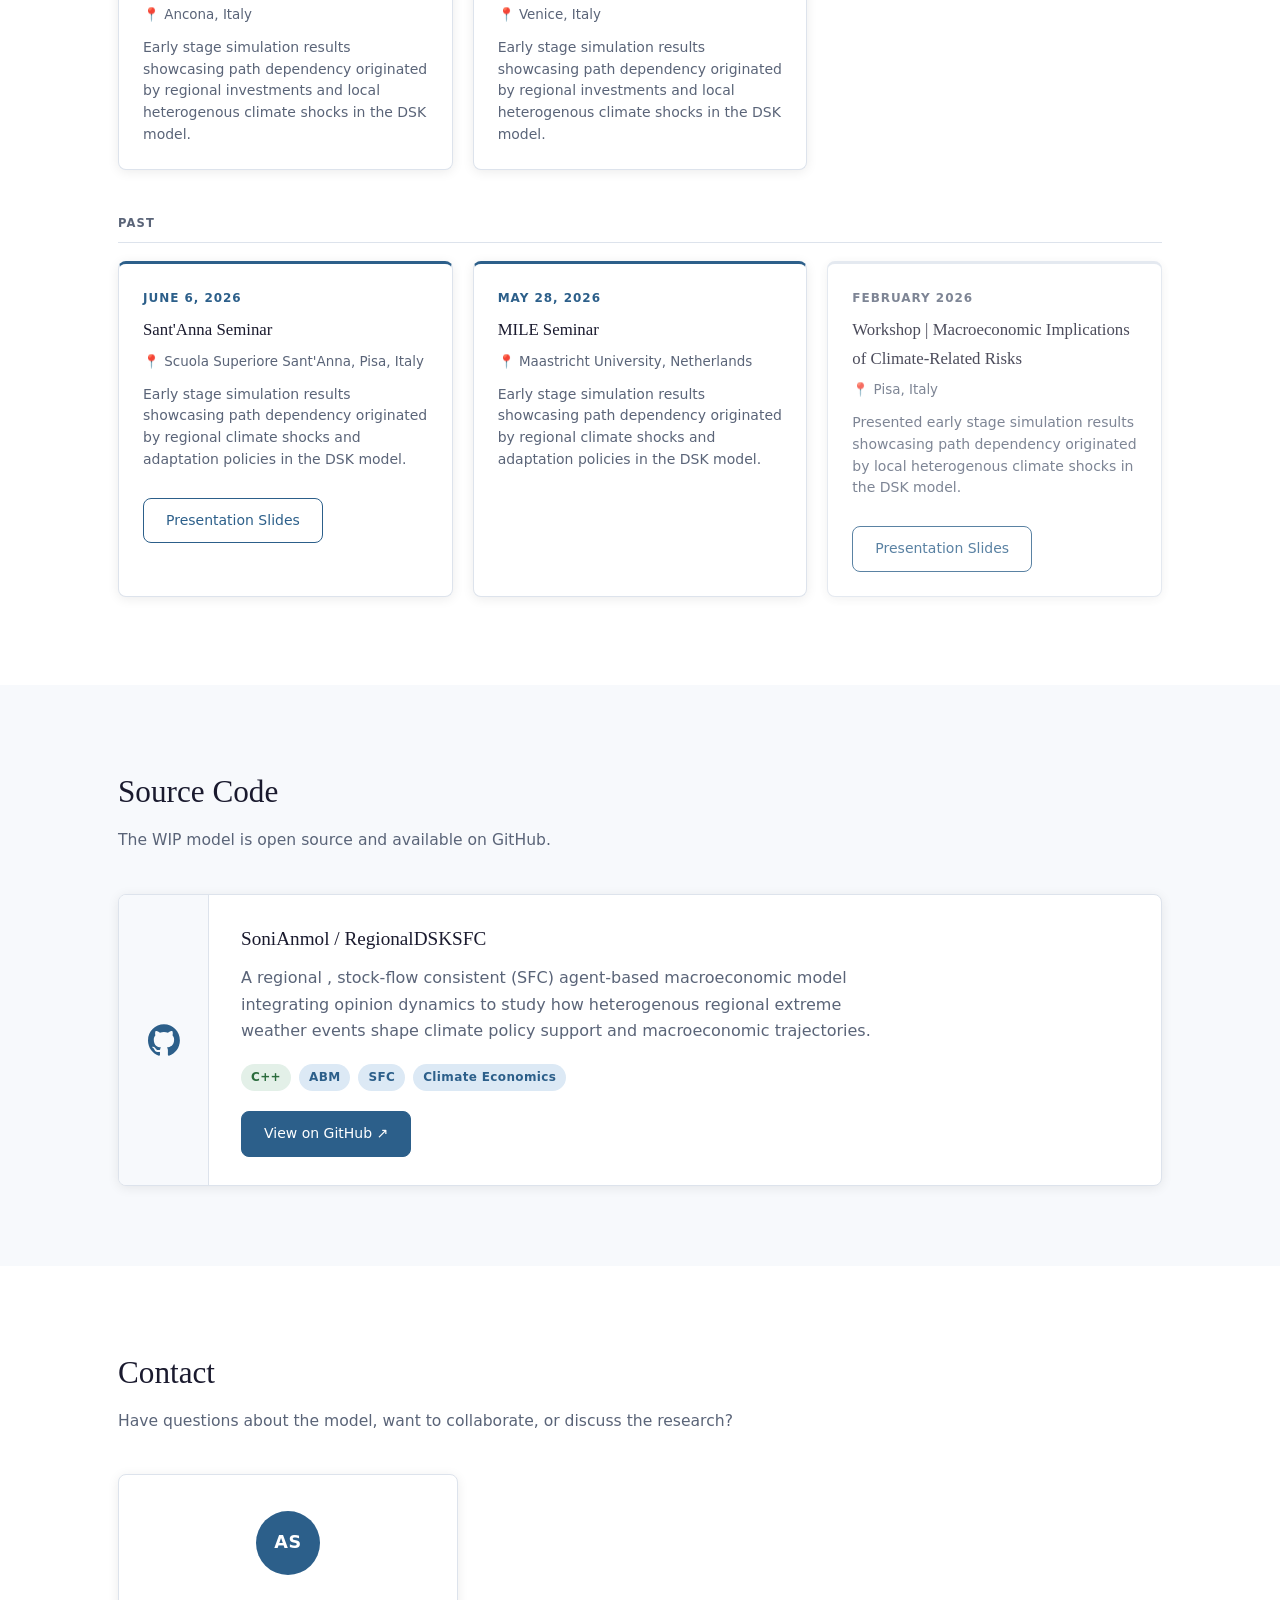
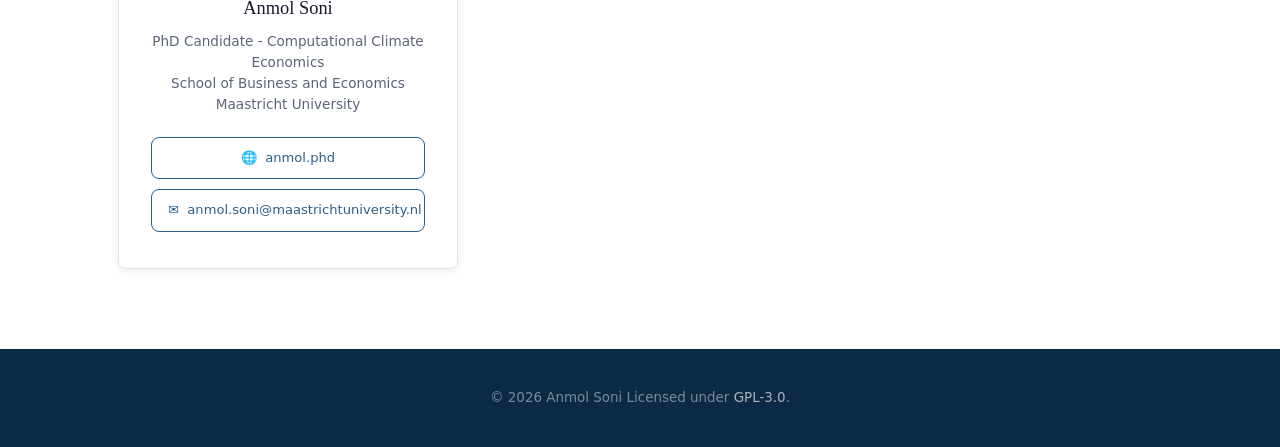
==== commit 98c54051: "updated conference details" ====
--- a/index.html
+++ b/index.html
@@ -198,13 +198,7 @@
             <h3 class="subsection-title">Upcoming</h3>
             <div class="conf-grid">
 
-                <article class="conf-card upcoming">
-                    <div class="conf-date">May 28, 2026</div>
-                    <h4 class="conf-name">MILE Seminar</h4>
-                    <p class="conf-location">📍 Maastricht University, Netherlands</p>
-                    <p class="conf-desc">Early stage simulation results showcasing path dependency
-                        originated by regional investments and local heterogenous climate shocks in the DSK model.</p>
-                </article>
+
 
                 <article class="conf-card upcoming">
                     <div class="conf-date">June 15-17, 2026</div>
@@ -227,6 +221,27 @@
             <!-- PAST -->
             <h3 class="subsection-title">Past</h3>
             <div class="conf-grid">
+
+                <article class="conf-card upcoming">
+                    <div class="conf-date">June 6, 2026</div>
+                    <h4 class="conf-name">Sant'Anna Seminar</h4>
+                    <p class="conf-location">📍 Scuola Superiore Sant'Anna, Pisa, Italy</p>
+                    <p class="conf-desc">Early stage simulation results showcasing path dependency
+                        originated by regional climate shocks and adaptation policies in the DSK model.</p>
+                    <br>
+                    <a href="https://drive.google.com/file/d/1kAABi4y2bXBlGPylJ1-QolSdUIWgmEX2/view?usp=sharing"
+                        download class="btn btn-outline">
+                        Presentation Slides
+                    </a>
+                </article>
+
+                <article class="conf-card upcoming">
+                    <div class="conf-date">May 28, 2026</div>
+                    <h4 class="conf-name">MILE Seminar</h4>
+                    <p class="conf-location">📍 Maastricht University, Netherlands</p>
+                    <p class="conf-desc">Early stage simulation results showcasing path dependency
+                        originated by regional climate shocks and adaptation policies in the DSK model.</p>
+                </article>
 
                 <article class="conf-card past">
                     <div class="conf-date">February 2026</div>
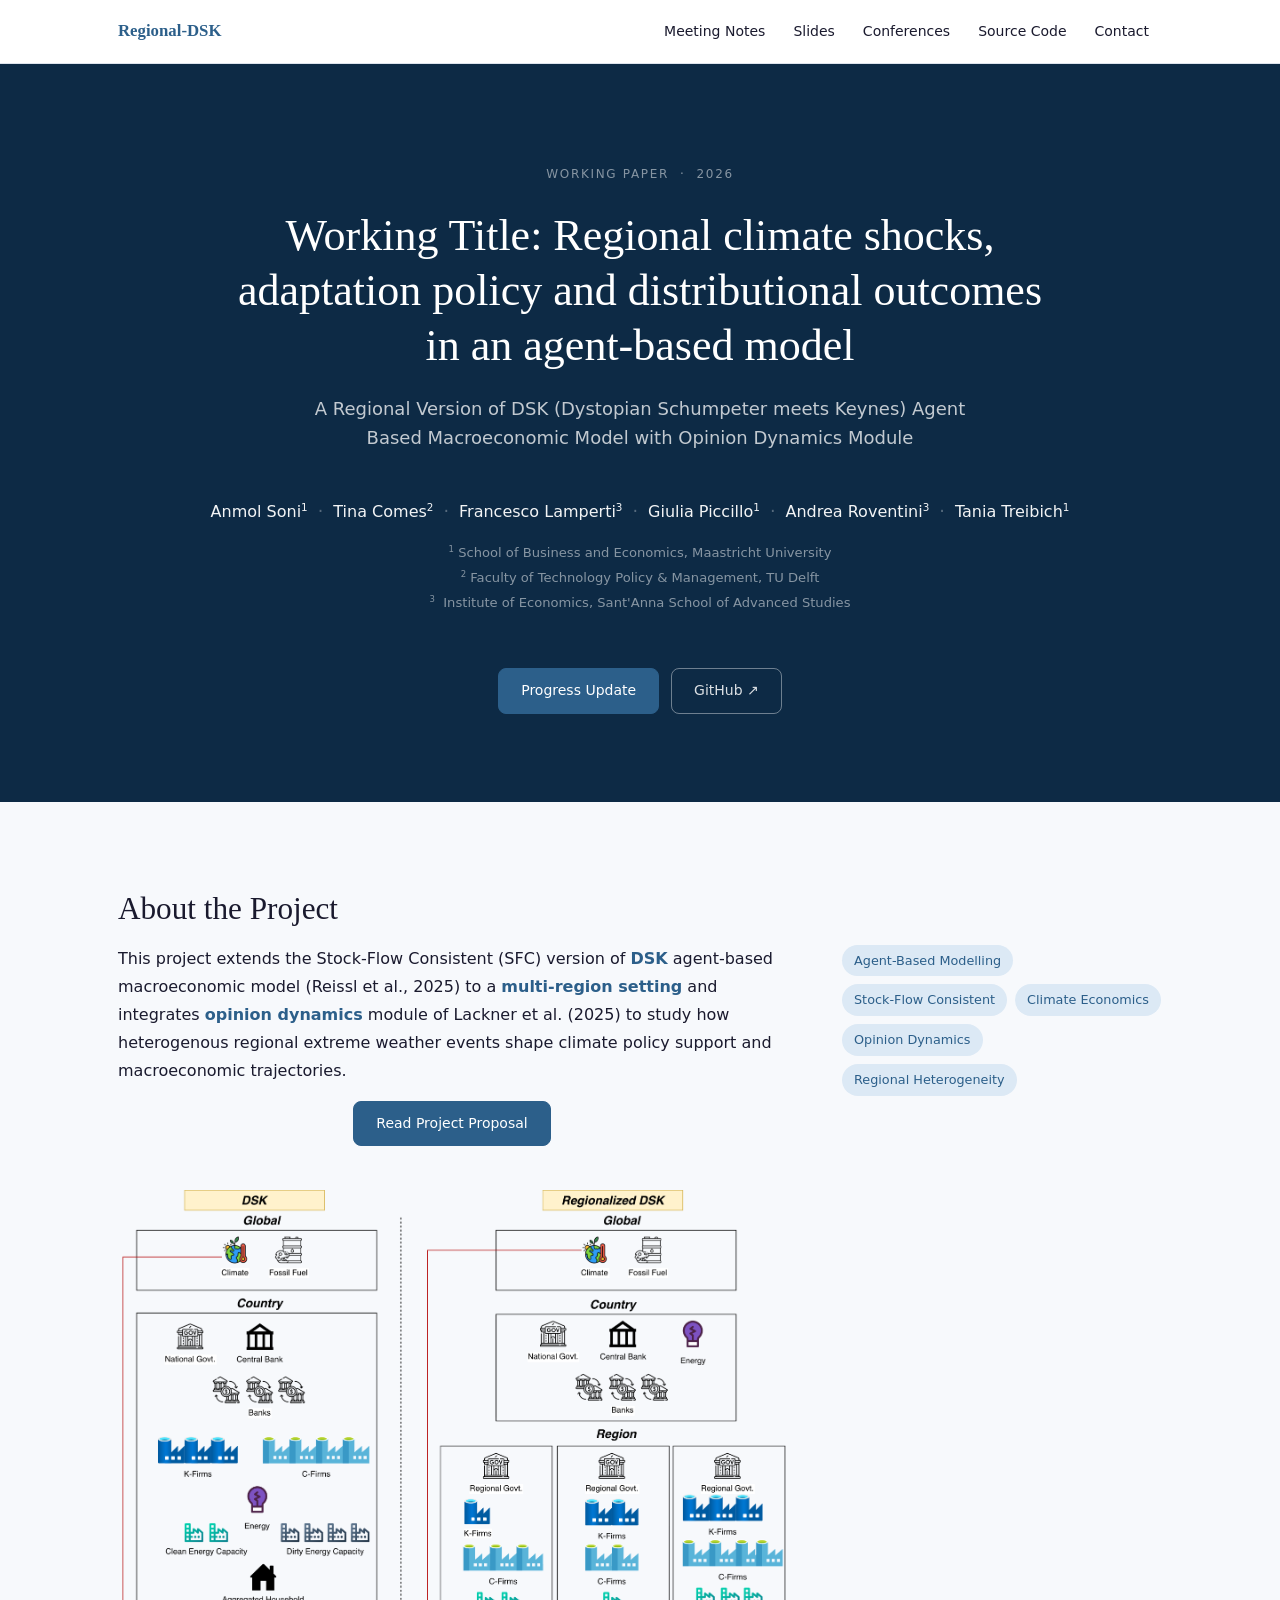
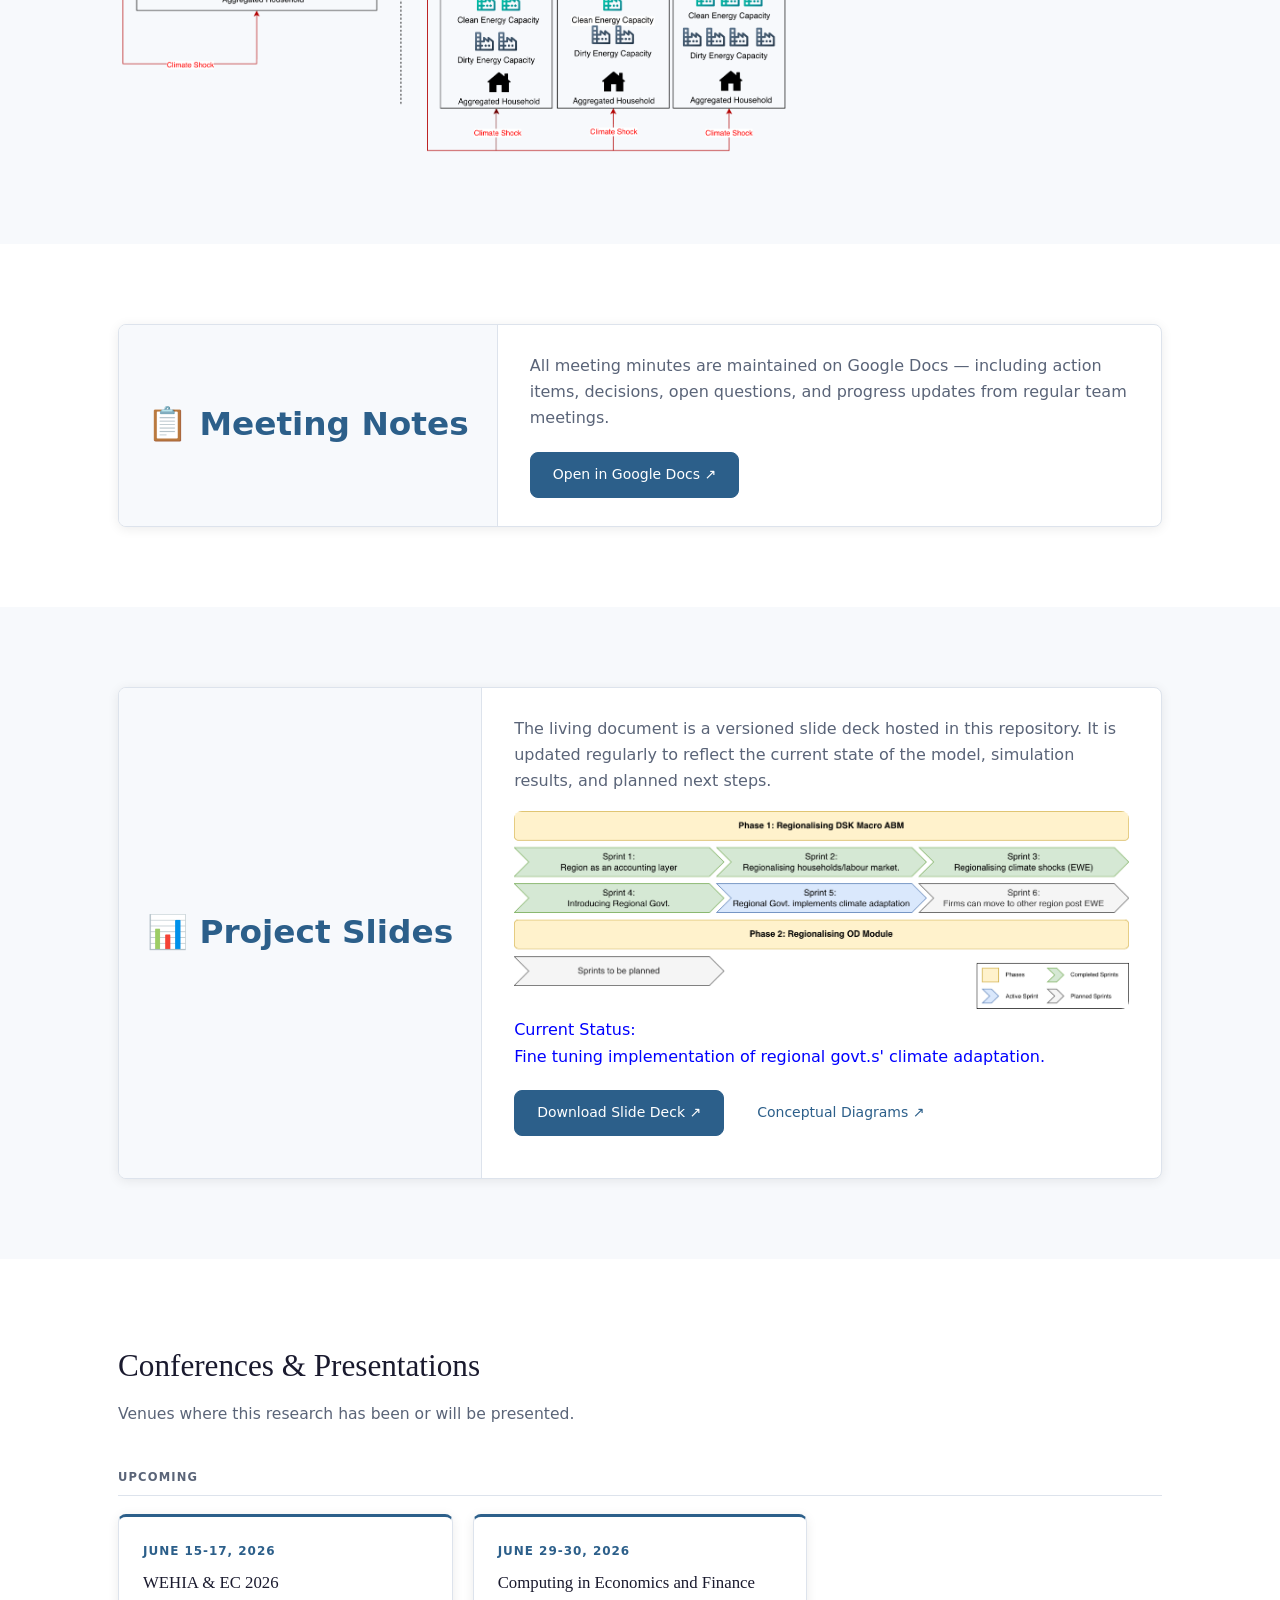
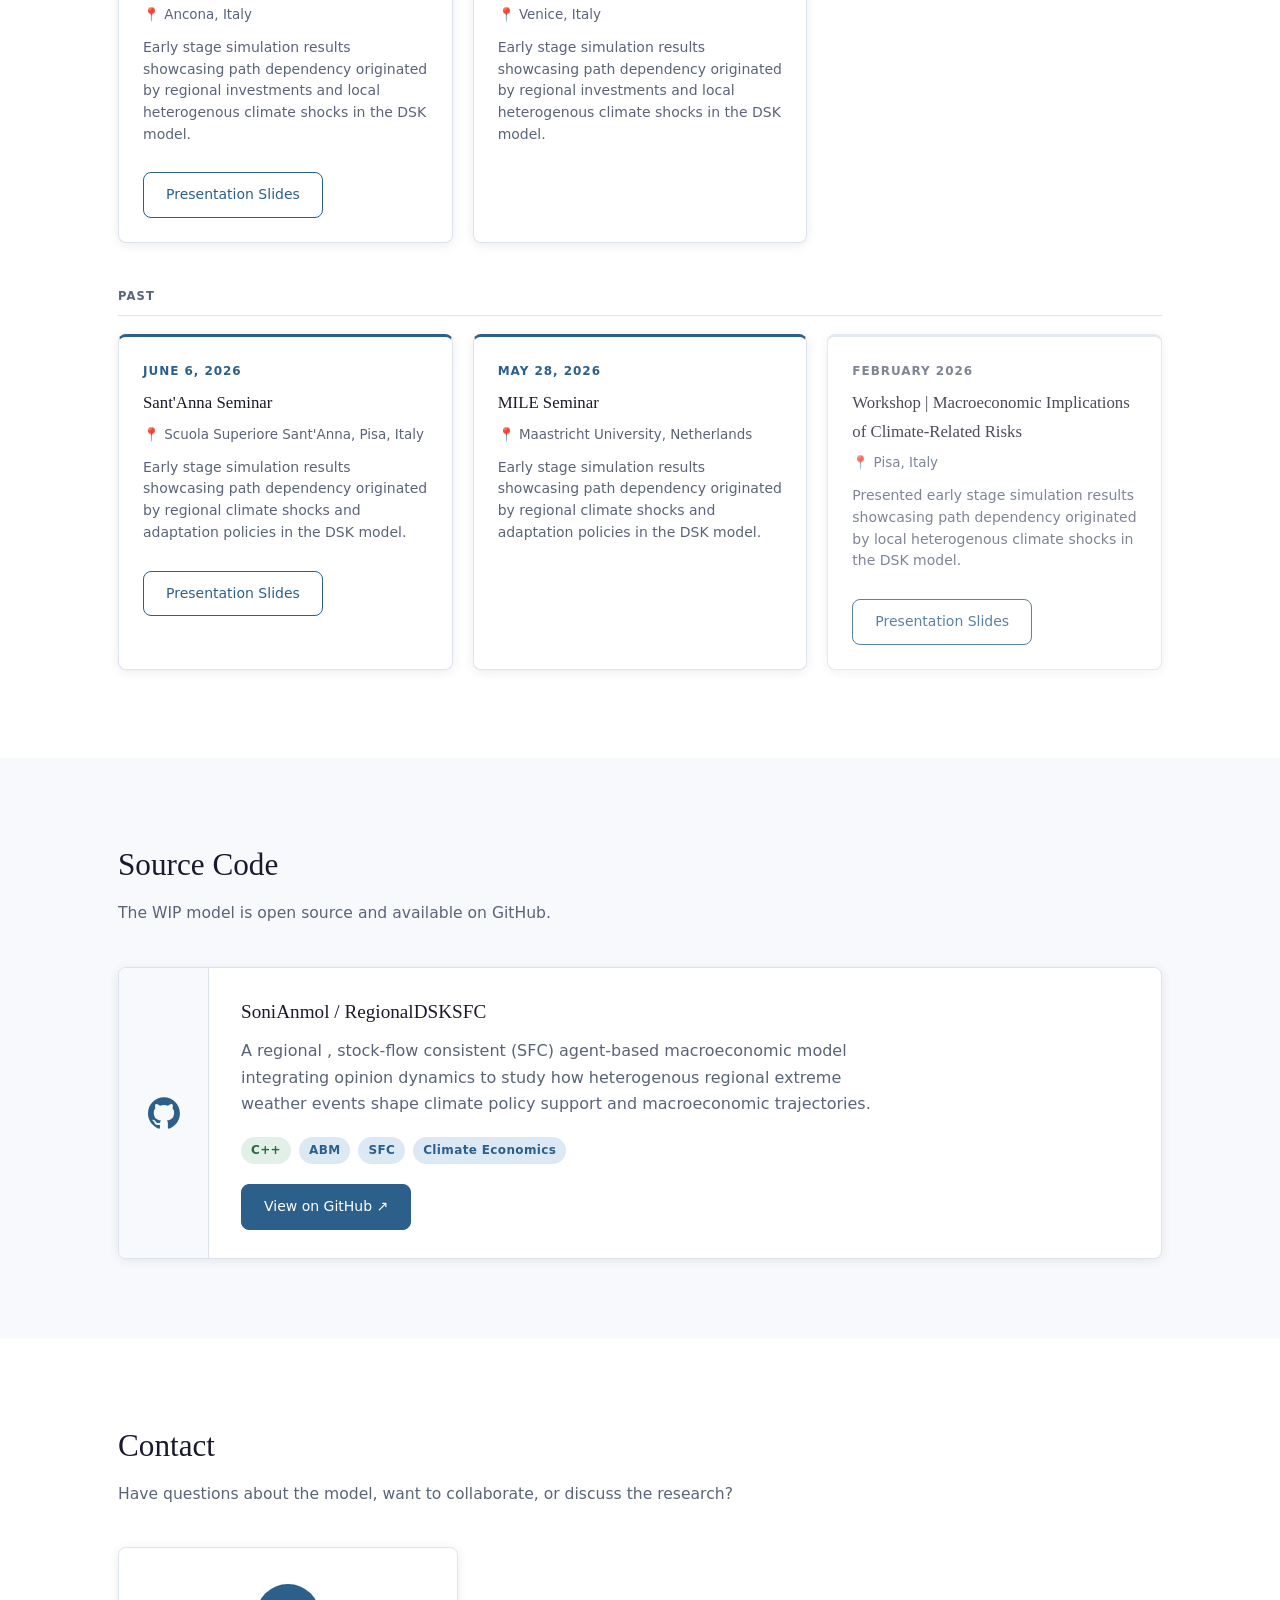
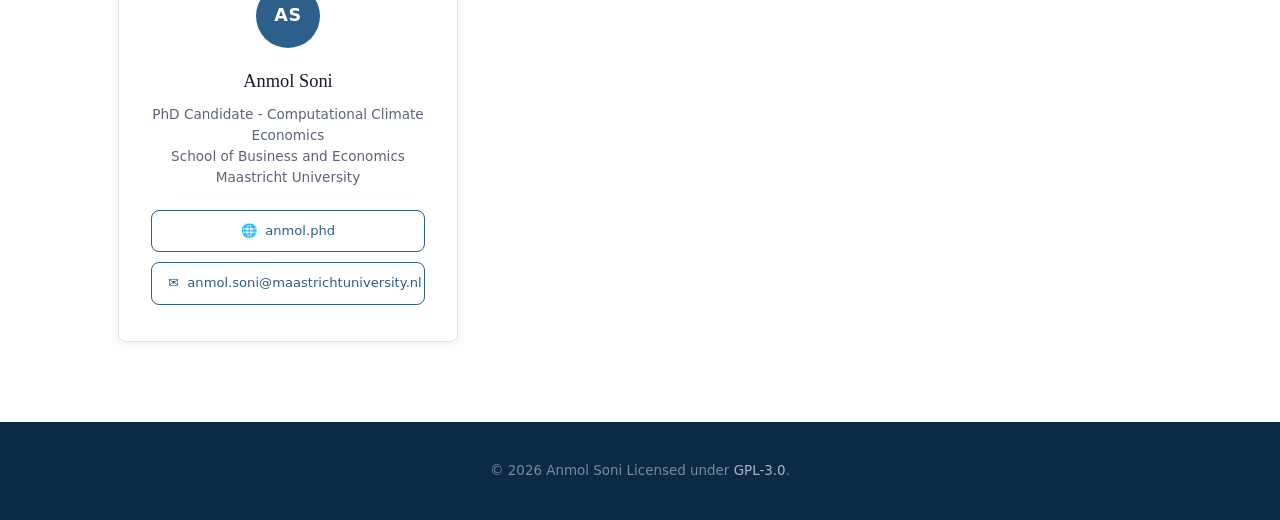
==== commit 32d50f12: "updated slides" ====
--- a/index.html
+++ b/index.html
@@ -206,6 +206,11 @@
                     <p class="conf-location">📍 Ancona, Italy</p>
                     <p class="conf-desc">Early stage simulation results showcasing path dependency
                         originated by regional investments and local heterogenous climate shocks in the DSK model.</p>
+                    <br>
+                    <a href="https://drive.google.com/file/d/1UISZwlxtmfamUOlc4fbzbVVJboE8ZnfV/view" download
+                        class="btn btn-outline">
+                        Presentation Slides
+                    </a>
                 </article>
 
                 <article class="conf-card upcoming">
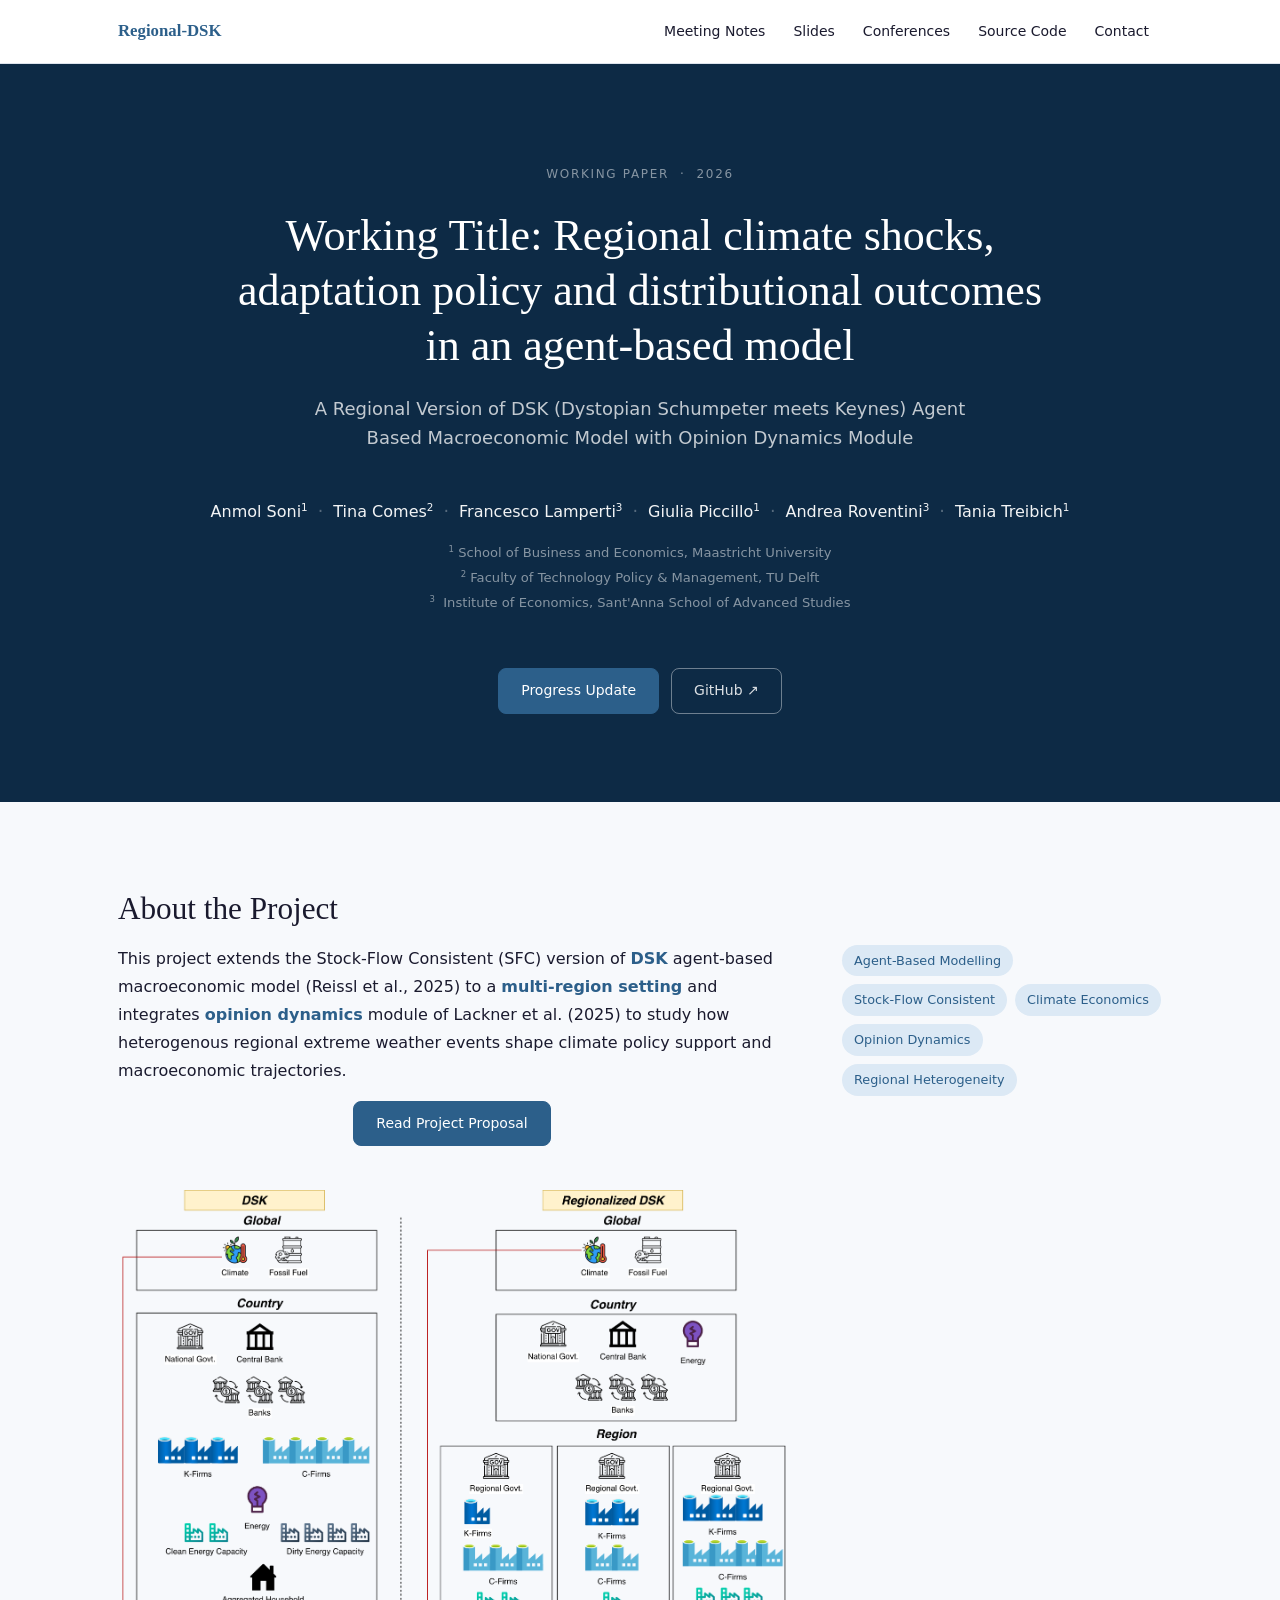
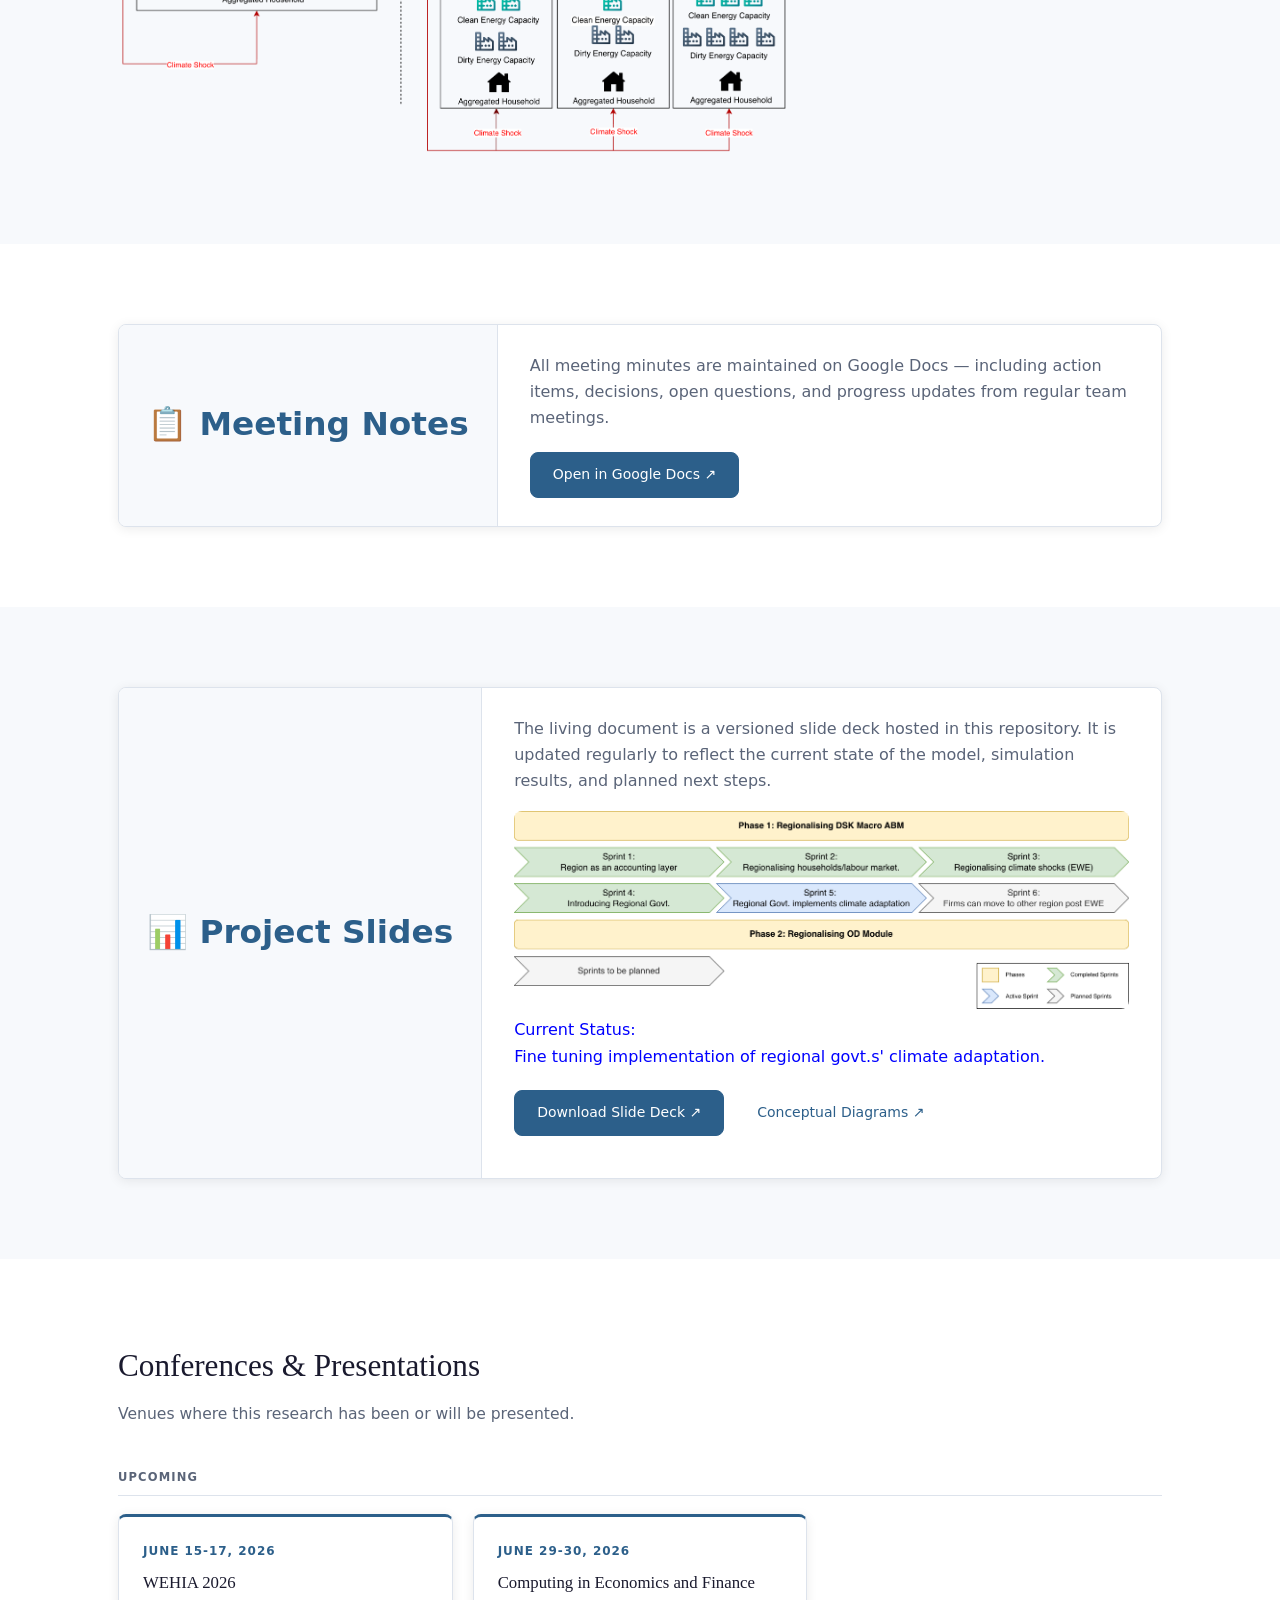
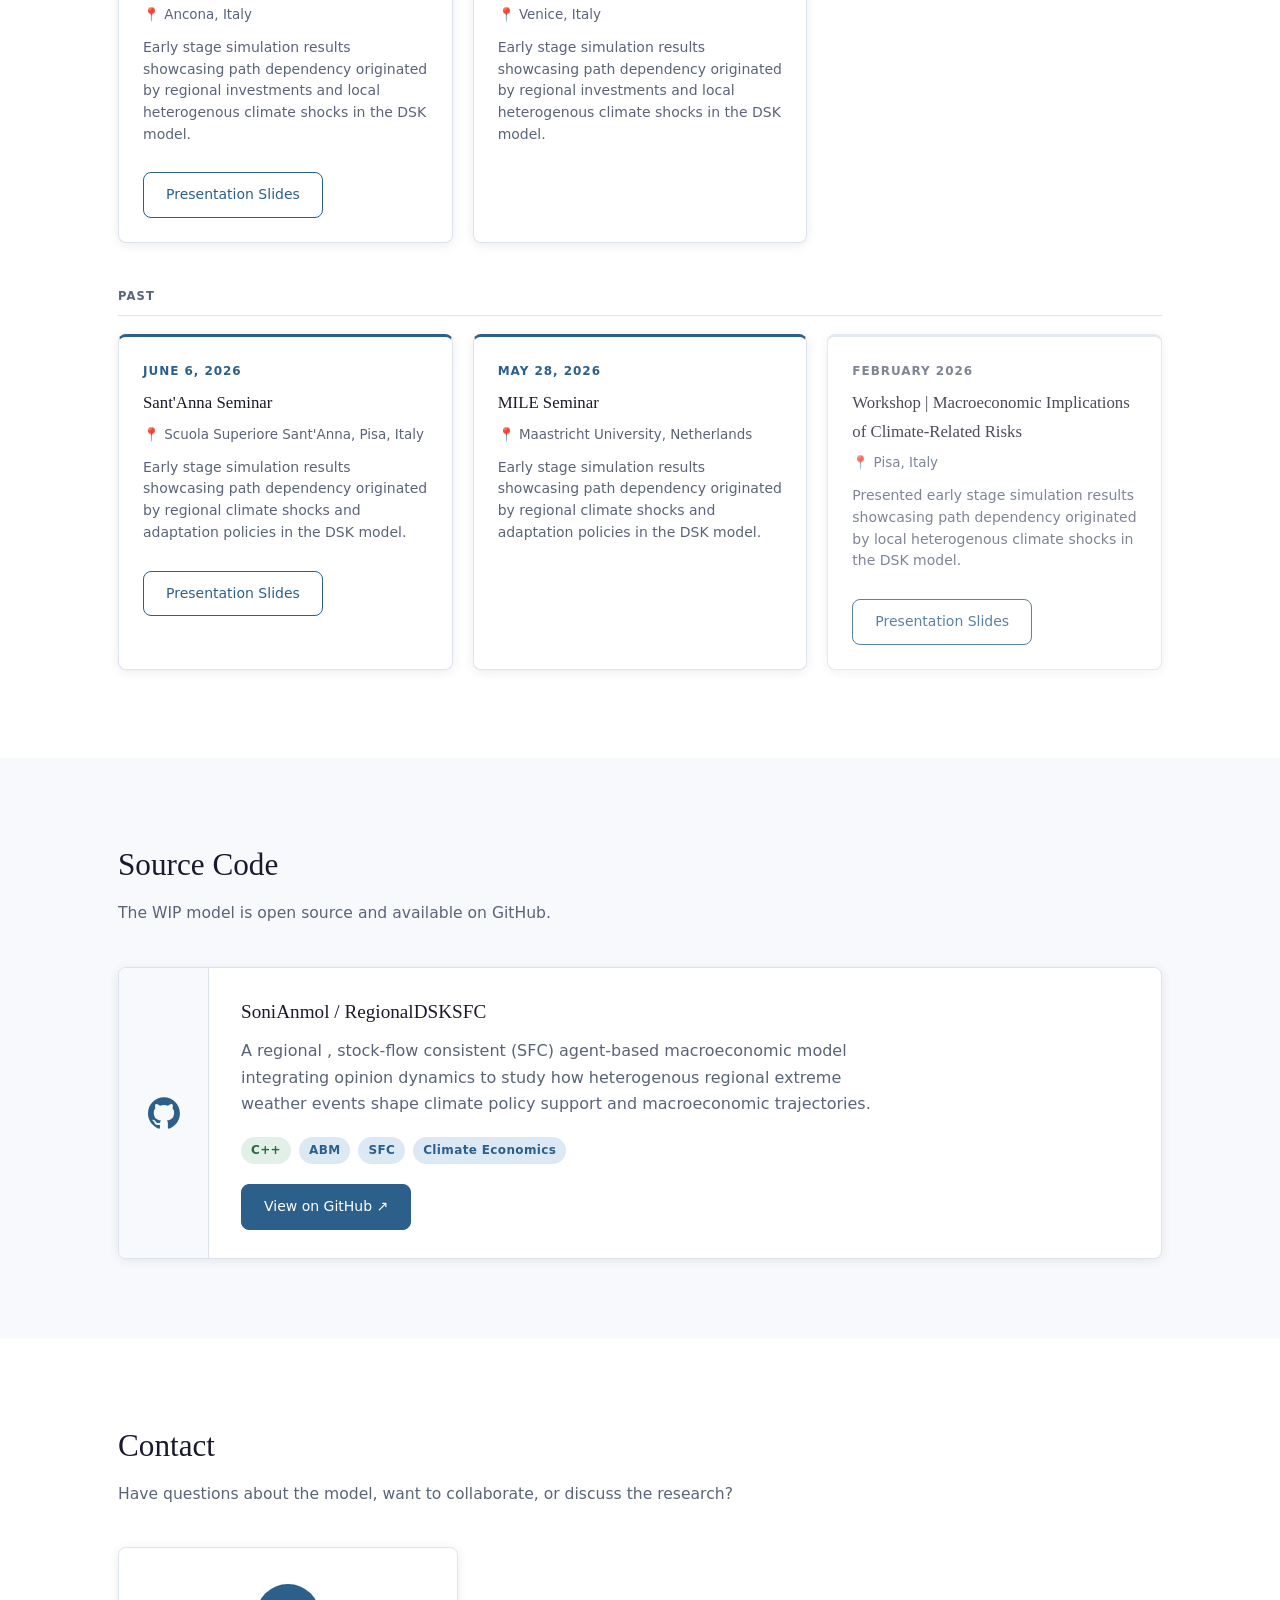
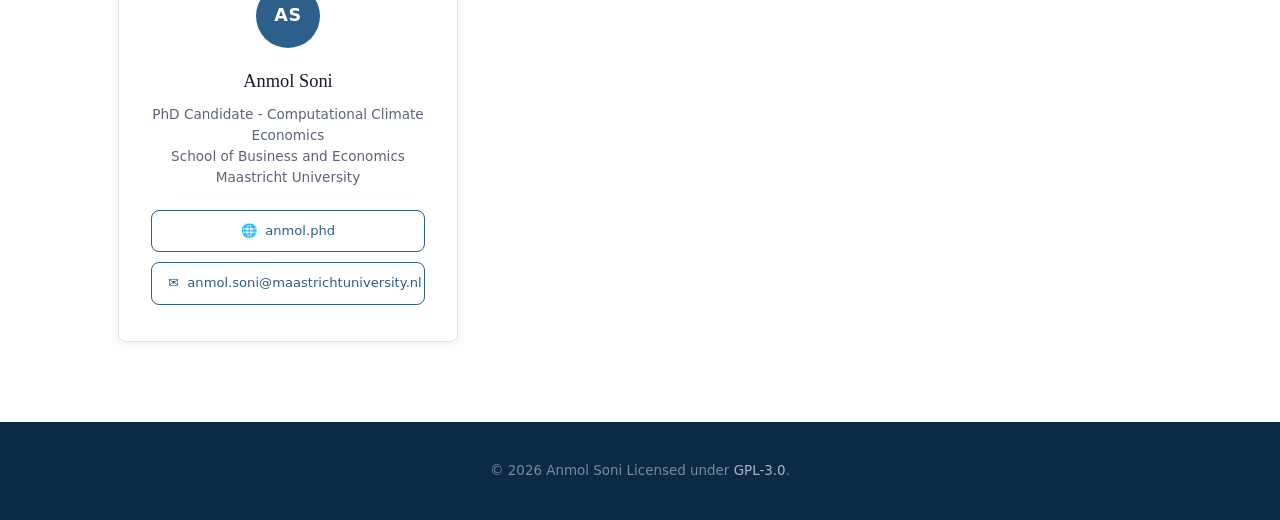
==== commit ccff6e3a: "updated conference details" ====
--- a/index.html
+++ b/index.html
@@ -202,7 +202,7 @@
 
                 <article class="conf-card upcoming">
                     <div class="conf-date">June 15-17, 2026</div>
-                    <h4 class="conf-name">WEHIA & EC 2026</h4>
+                    <h4 class="conf-name">WEHIA 2026</h4>
                     <p class="conf-location">📍 Ancona, Italy</p>
                     <p class="conf-desc">Early stage simulation results showcasing path dependency
                         originated by regional investments and local heterogenous climate shocks in the DSK model.</p>
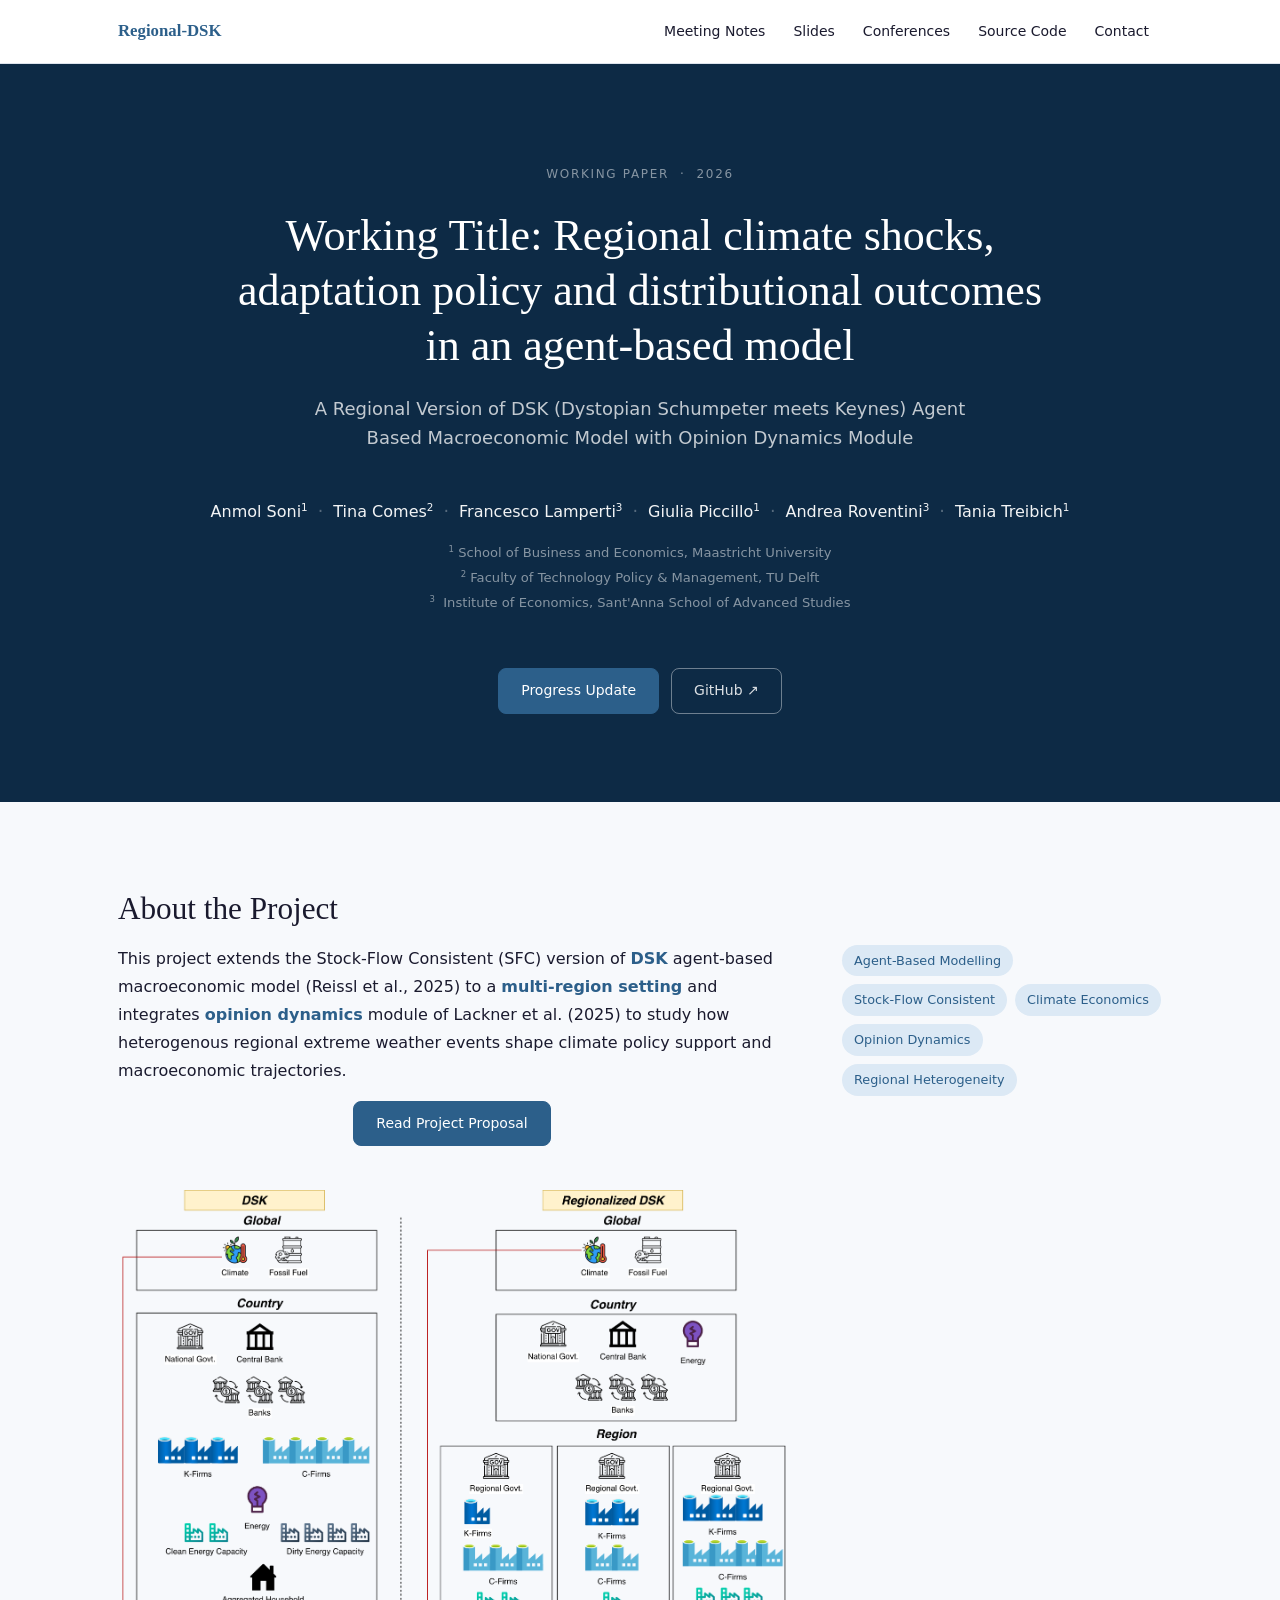
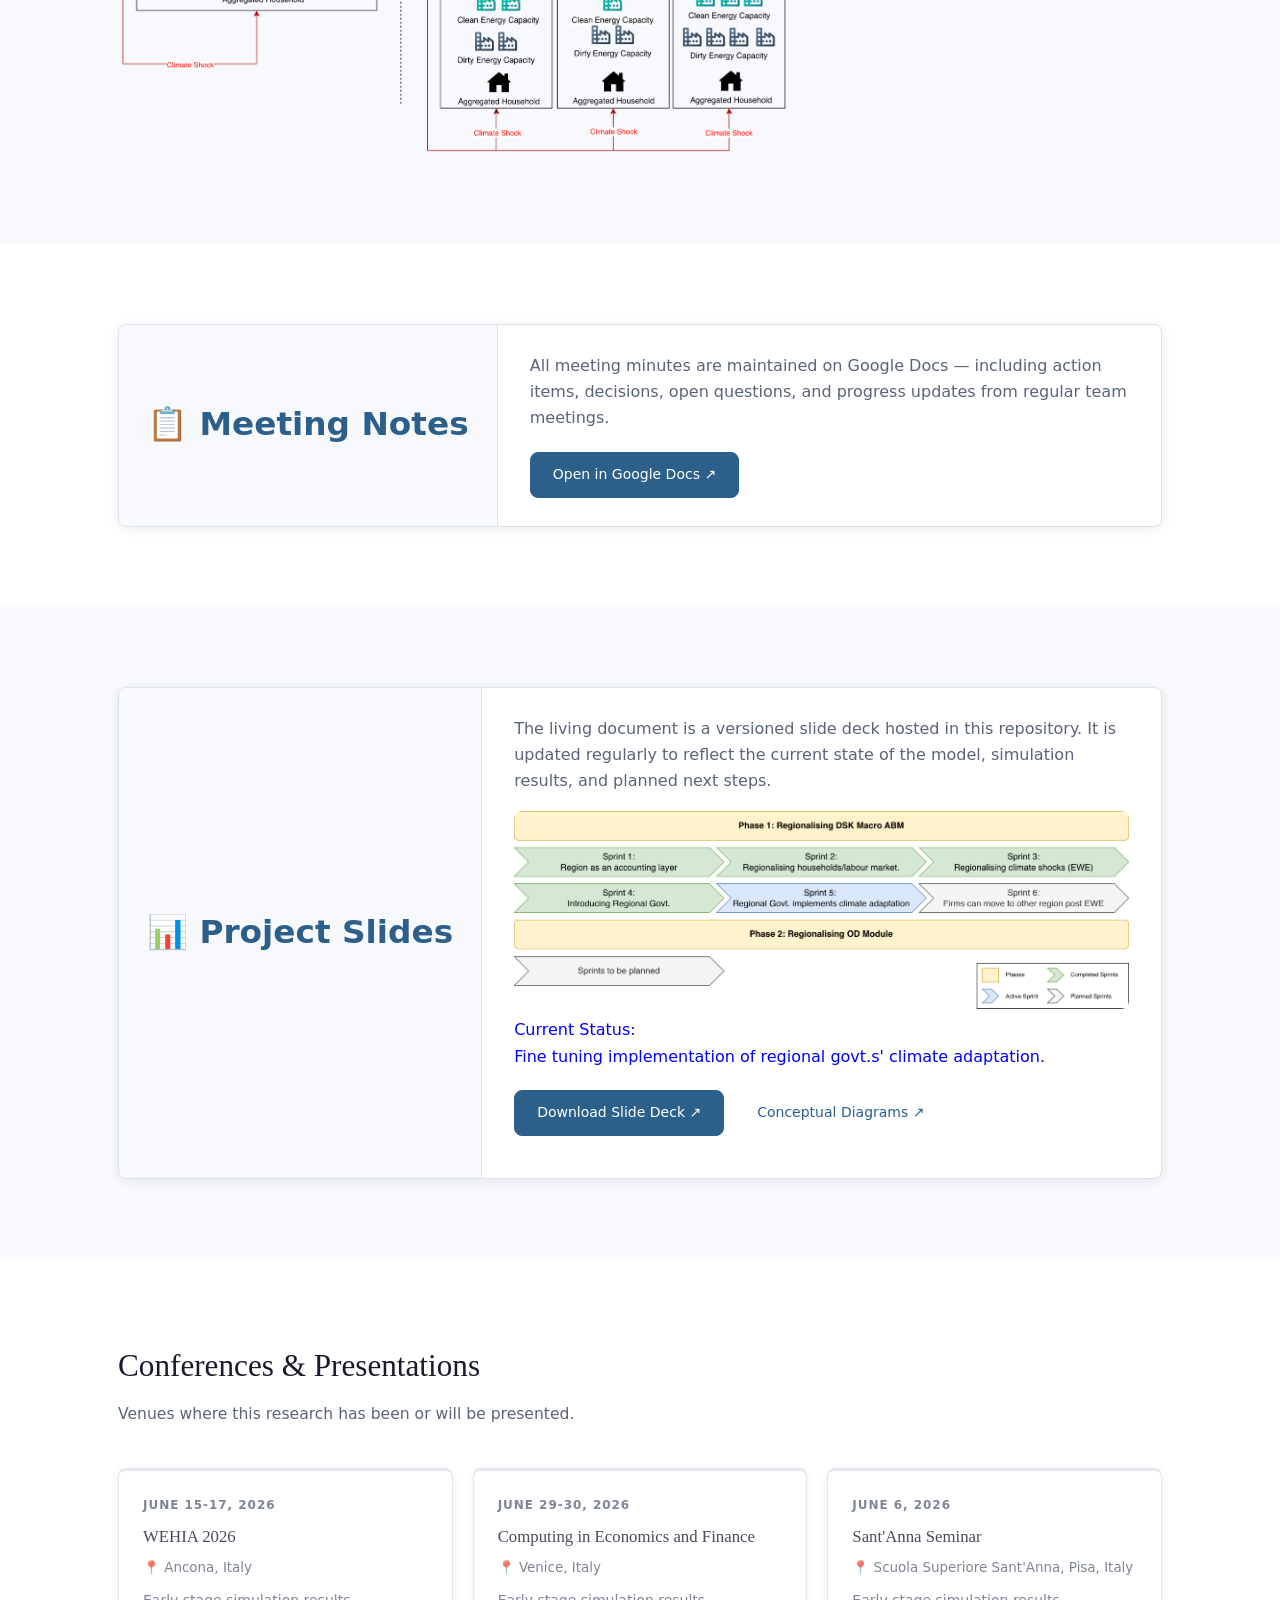
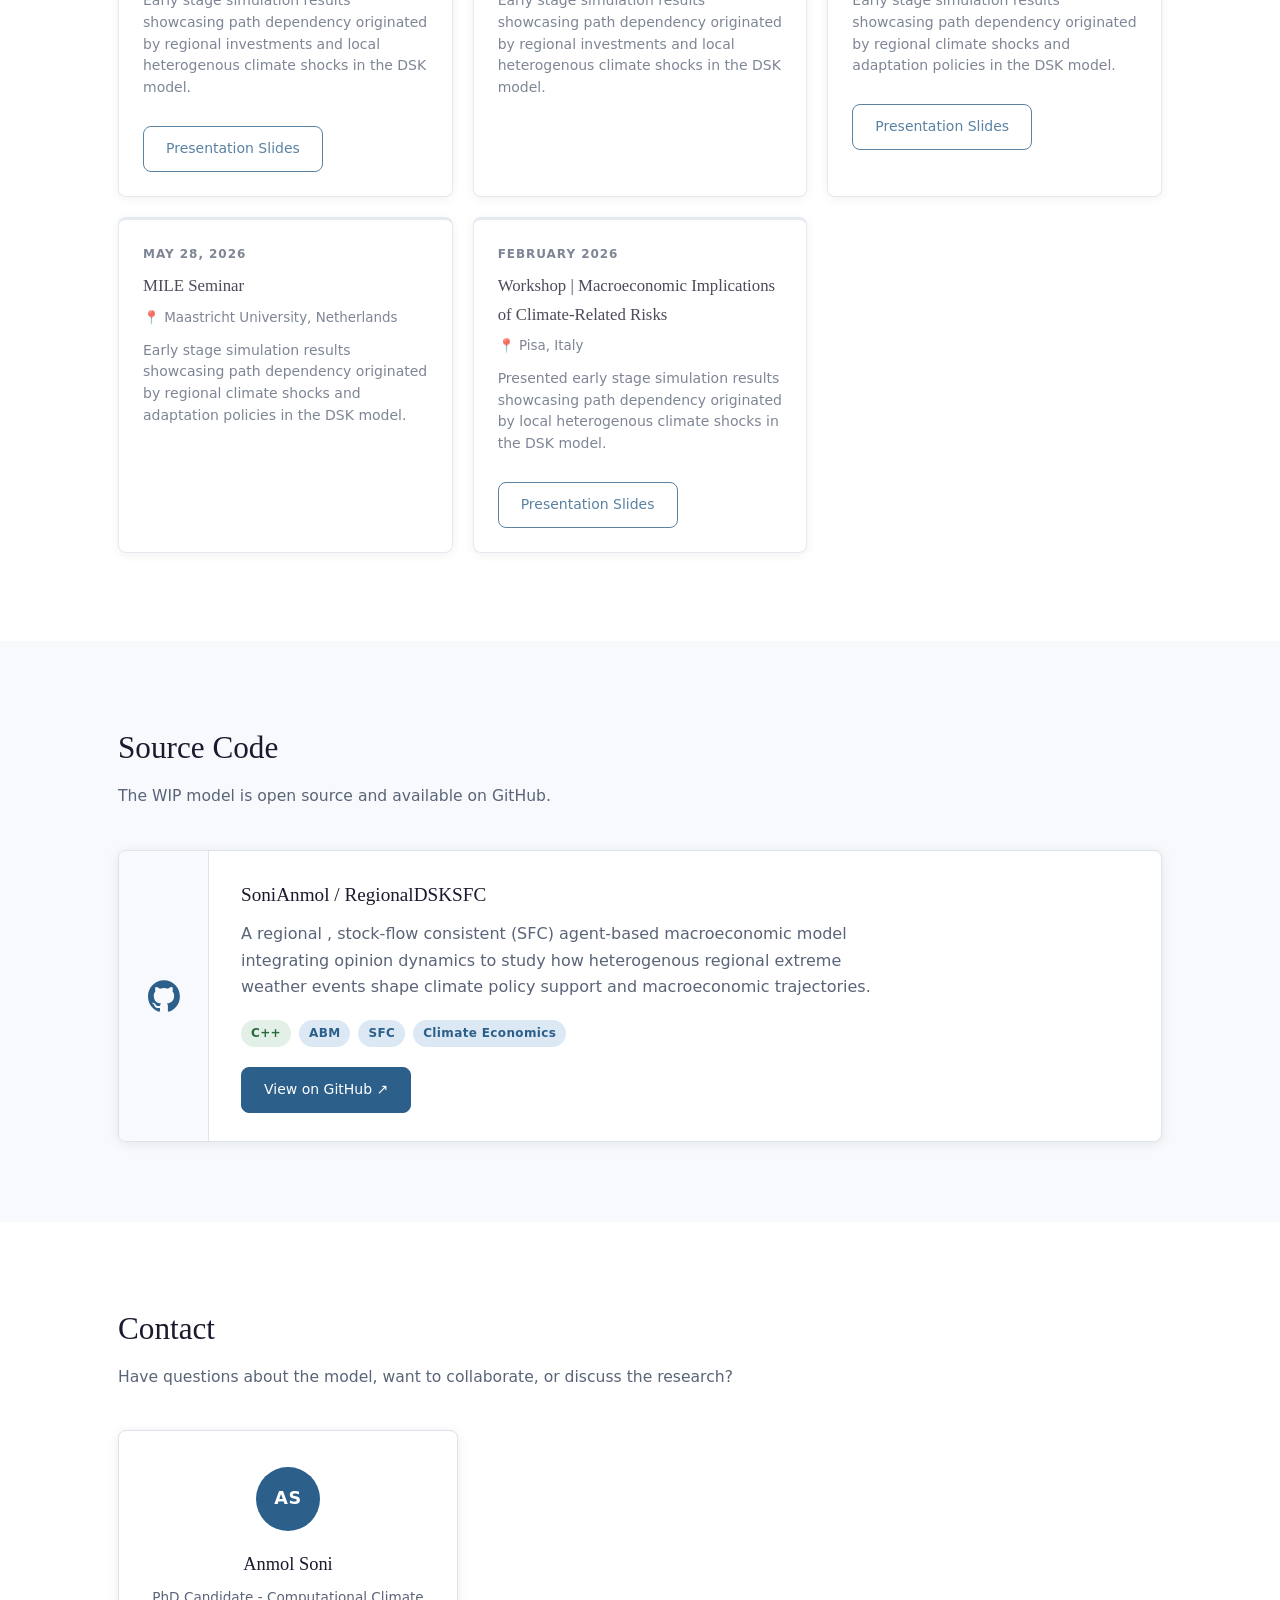
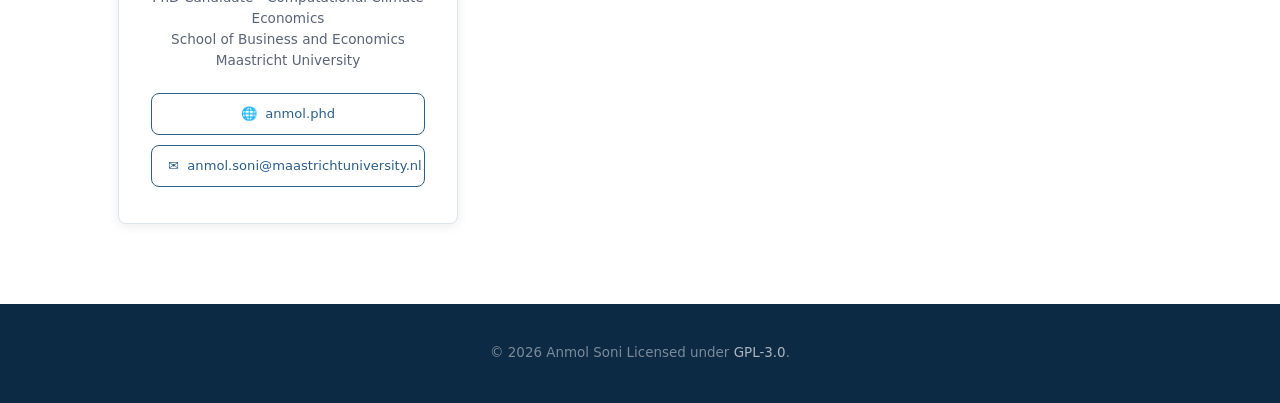
==== commit 6699283a: "updated conferences" ====
--- a/index.html
+++ b/index.html
@@ -195,12 +195,15 @@
             <p class="section-desc">Venues where this research has been or will be presented.</p>
 
             <!-- UPCOMING -->
-            <h3 class="subsection-title">Upcoming</h3>
+            <!-- <h3 class="subsection-title">Upcoming</h3>
             <div class="conf-grid">
-
-
-
-                <article class="conf-card upcoming">
+            </div> -->
+
+            <!-- PAST -->
+            <!-- <h3 class="subsection-title">Past</h3> -->
+            <div class="conf-grid">
+
+                <article class="conf-card past">
                     <div class="conf-date">June 15-17, 2026</div>
                     <h4 class="conf-name">WEHIA 2026</h4>
                     <p class="conf-location">📍 Ancona, Italy</p>
@@ -213,7 +216,7 @@
                     </a>
                 </article>
 
-                <article class="conf-card upcoming">
+                <article class="conf-card past">
                     <div class="conf-date">June 29-30, 2026</div>
                     <h4 class="conf-name">Computing in Economics and Finance</h4>
                     <p class="conf-location">📍 Venice, Italy</p>
@@ -221,13 +224,7 @@
                         originated by regional investments and local heterogenous climate shocks in the DSK model.</p>
                 </article>
 
-            </div>
-
-            <!-- PAST -->
-            <h3 class="subsection-title">Past</h3>
-            <div class="conf-grid">
-
-                <article class="conf-card upcoming">
+                <article class="conf-card past">
                     <div class="conf-date">June 6, 2026</div>
                     <h4 class="conf-name">Sant'Anna Seminar</h4>
                     <p class="conf-location">📍 Scuola Superiore Sant'Anna, Pisa, Italy</p>
@@ -240,7 +237,7 @@
                     </a>
                 </article>
 
-                <article class="conf-card upcoming">
+                <article class="conf-card past">
                     <div class="conf-date">May 28, 2026</div>
                     <h4 class="conf-name">MILE Seminar</h4>
                     <p class="conf-location">📍 Maastricht University, Netherlands</p>
